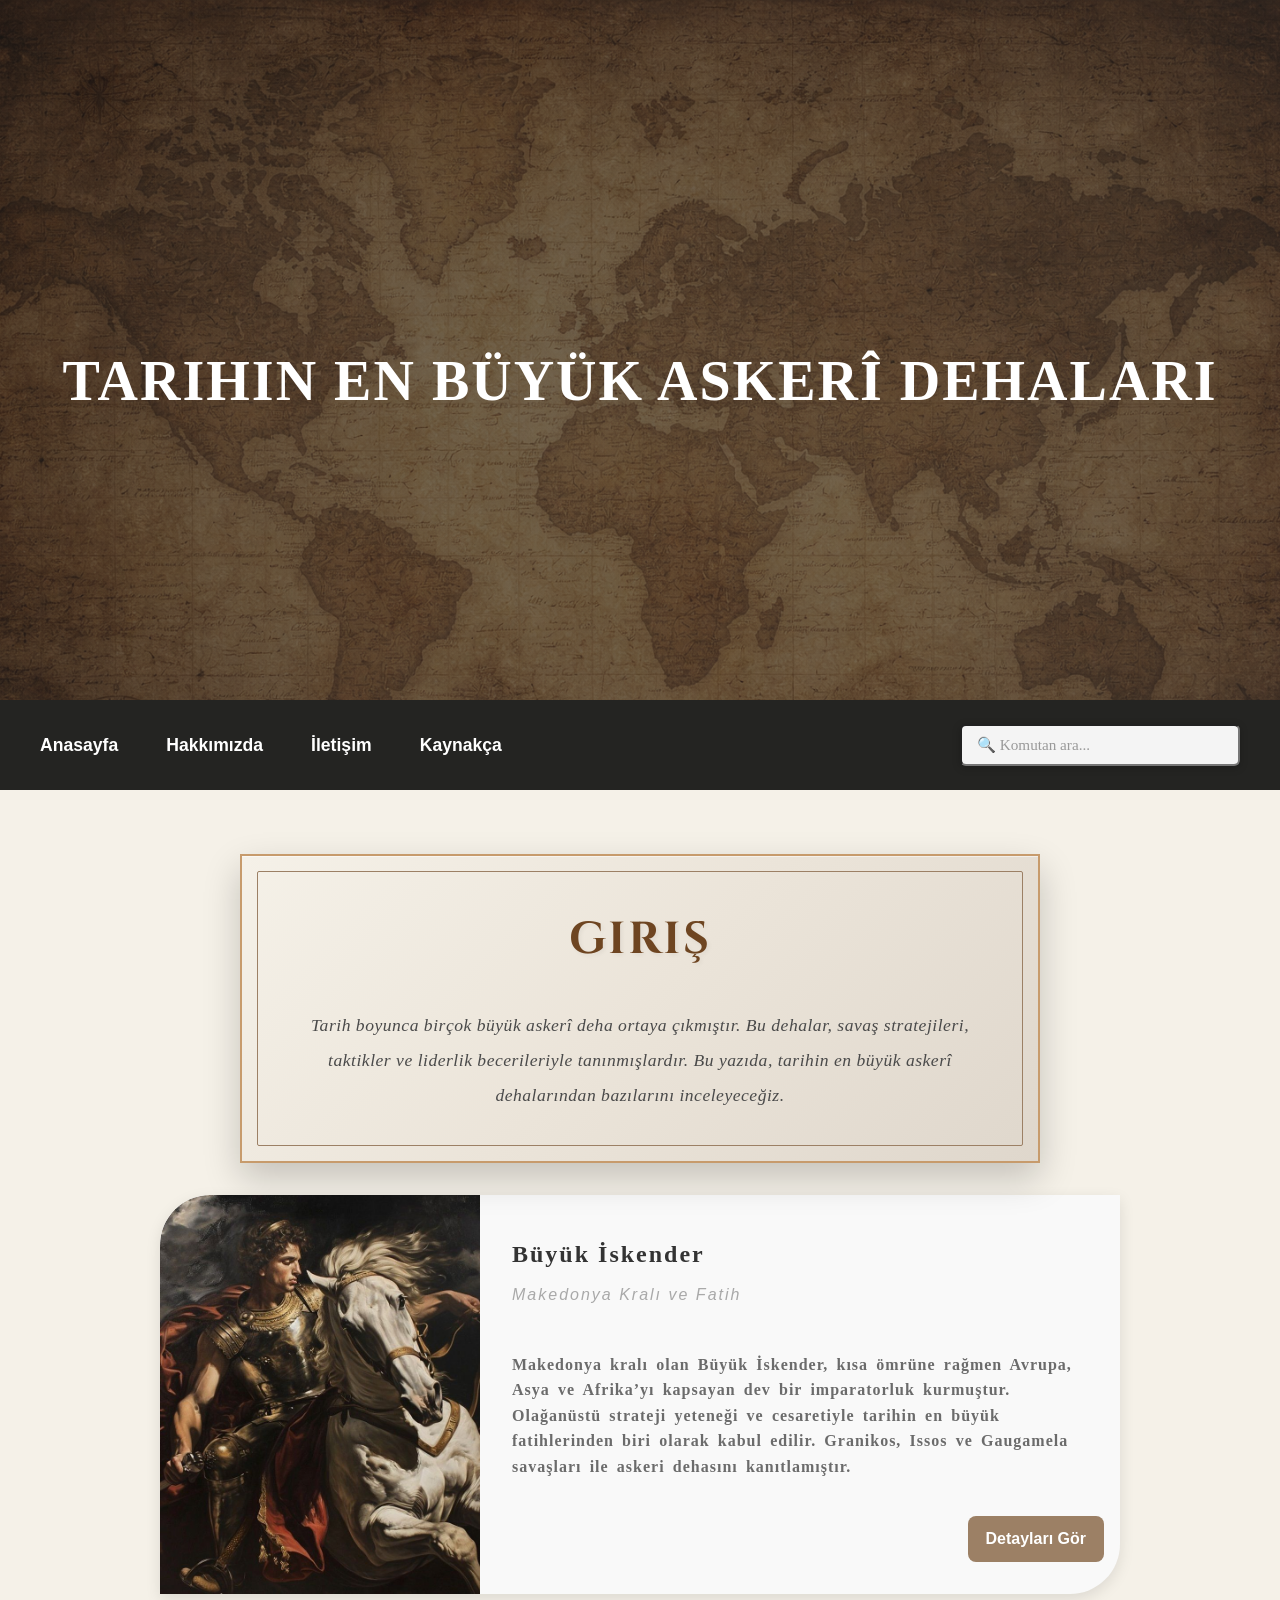
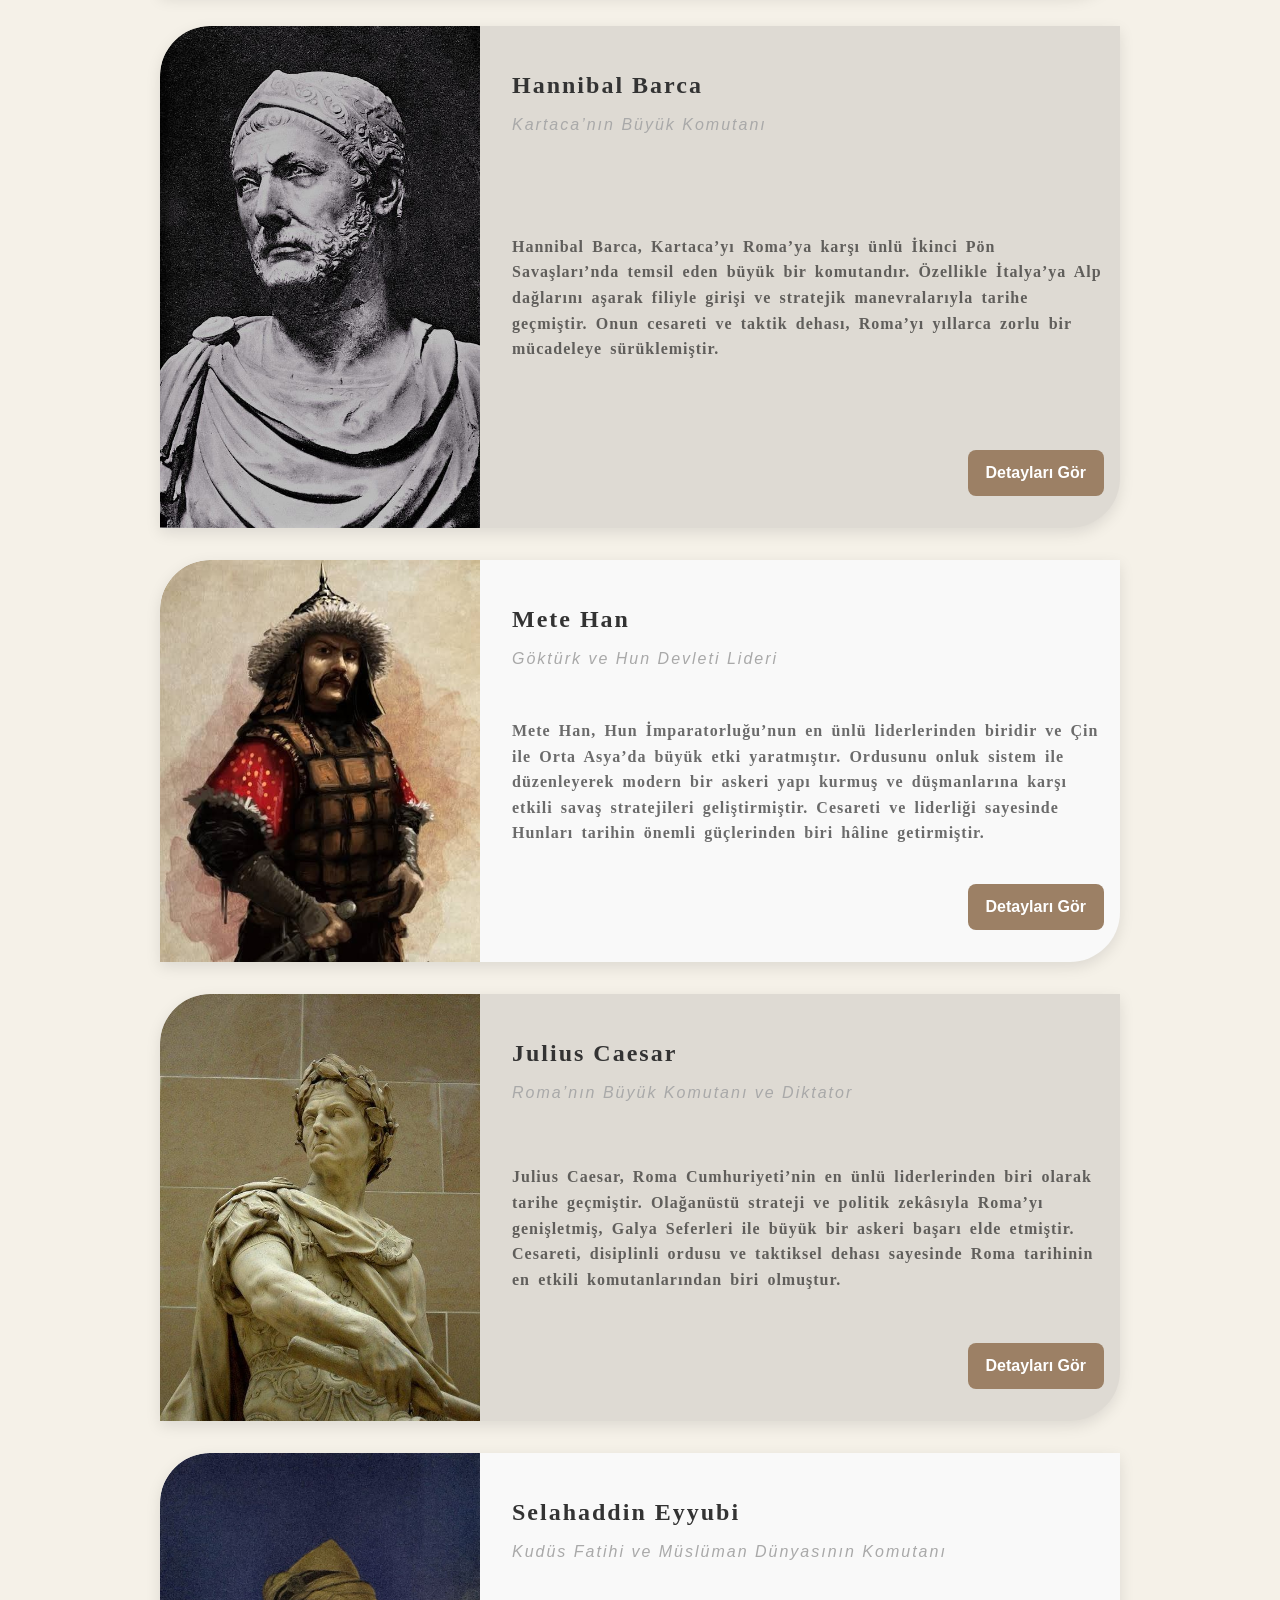
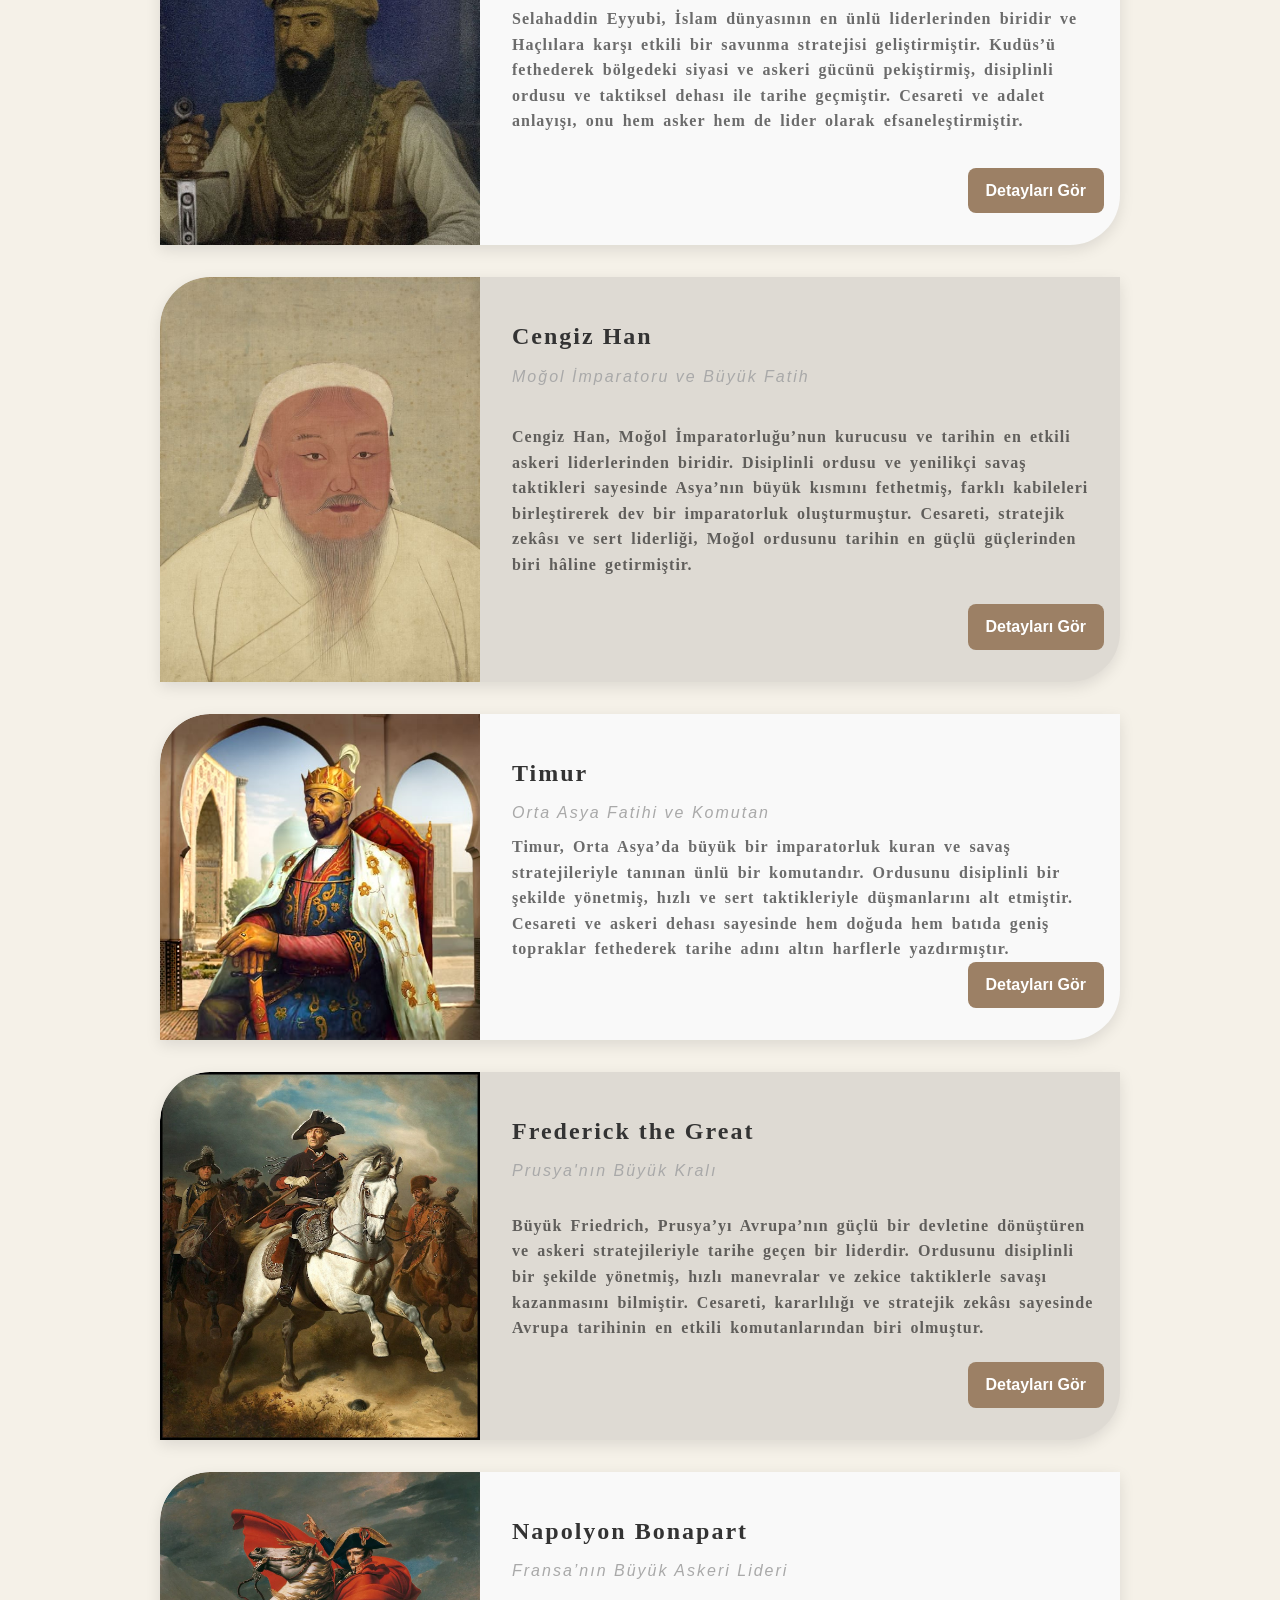
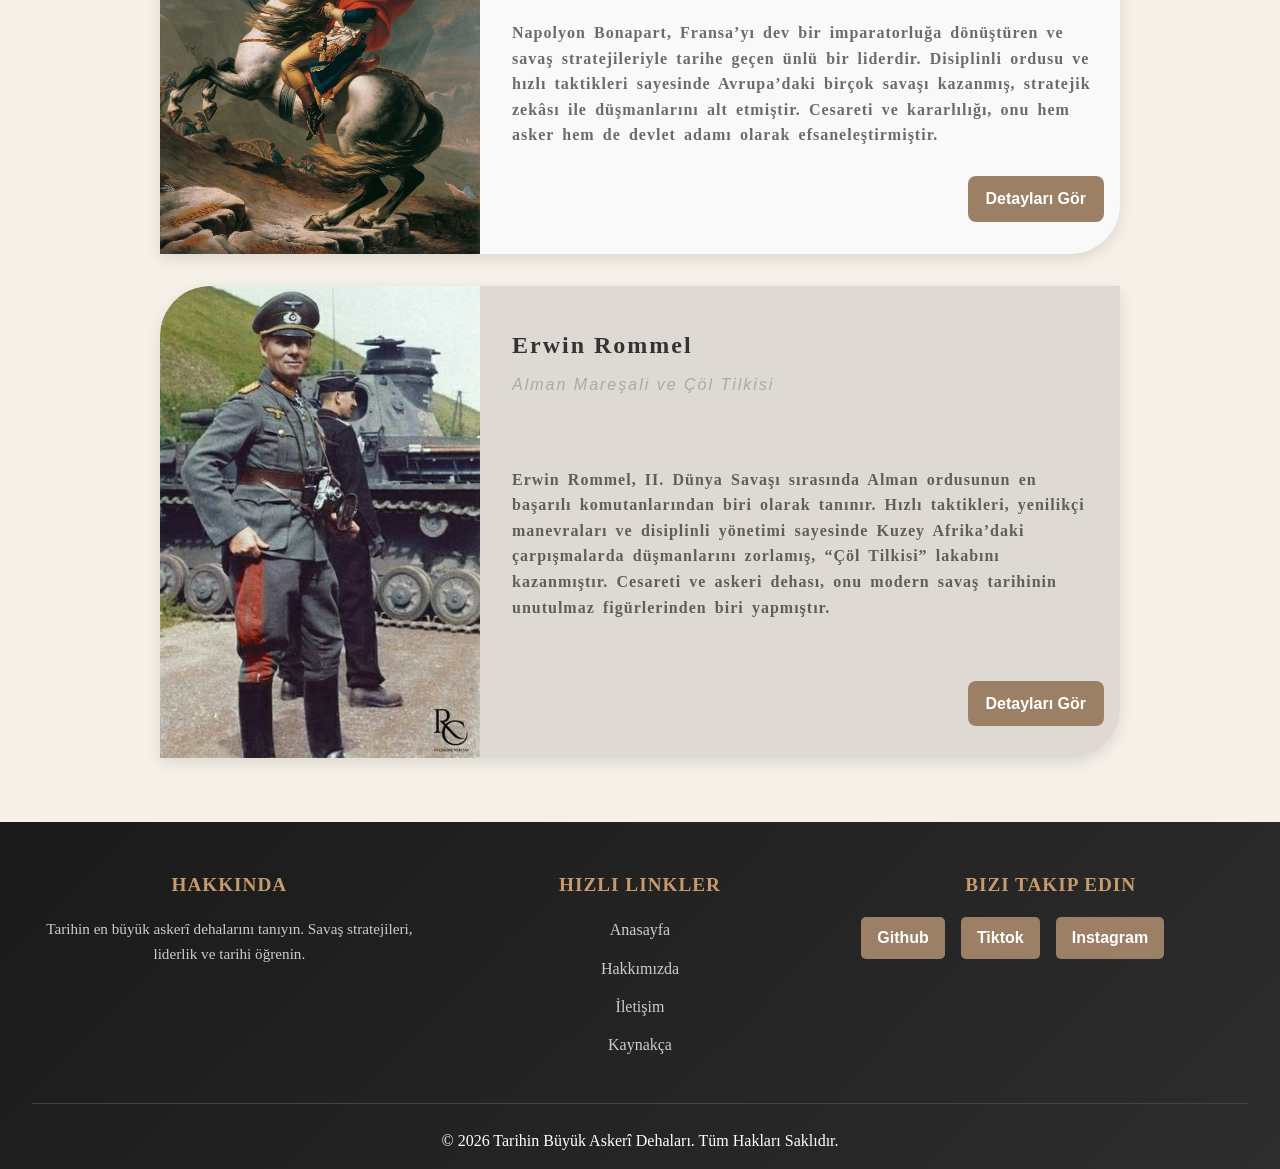
==== index.html @ 432406ca "yukleme" ====
<!DOCTYPE html>
<html lang="en">

<head>
    <meta charset="UTF-8">
    <meta name="viewport" content="width=device-width, initial-scale=1.0">
    <title>Savaşçılar</title>
    <link rel="stylesheet" href="css/stylemain.css">
    <link href="https://fonts.googleapis.com/css2?family=Cinzel&family=Merriweather&display=swap" rel="stylesheet">
</head>

<body>

    <header>
        <div class="container">
            <h1>Tarihin En Büyük Askerî Dehaları</h1>

        </div>
    </header>
    <nav class="navbar">
        <div class="navbar-content">
            <ul class="navbar-menu">
                <li><a href="#">Anasayfa</a></li>
                <li><a href="about.html">Hakkımızda</a></li>
                <li><a href="contact.html">İletişim</a></li>
                <li><a href="#">Kaynakça</a></li>
            </ul>


            <div class="search-container-navbar">
                <input type="text" id="searchInput" class="search-box-navbar" placeholder="🔍 Komutan ara...">
                <div id="searchResults-navbar" class="search-results-navbar"></div>
            </div>
        </div>
    </nav>
    <main>
        <div class="container">
            <div class="starter-article">
                <h2>Giriş</h2>
                <p class="starter-p">
                    Tarih boyunca birçok büyük askerî deha ortaya çıkmıştır.
                    Bu
                    dehalar, savaş stratejileri, taktikler ve liderlik
                    becerileriyle tanınmışlardır. Bu yazıda, tarihin en
                    büyük
                    askerî dehalarından bazılarını inceleyeceğiz.
                </p>
            </div>

            <div class="card">
                <div class="card-img"><img src="images/buyukiskender.jpg" alt></div>

                <div class="card-text">
                    <h3>Büyük İskender <span>Makedonya Kralı ve
                            Fatih</span></h3>

                    <p>Makedonya kralı olan Büyük İskender, kısa ömrüne
                        rağmen Avrupa, Asya ve Afrika’yı kapsayan dev bir
                        imparatorluk kurmuştur. Olağanüstü strateji yeteneği
                        ve cesaretiyle tarihin en büyük fatihlerinden biri
                        olarak kabul edilir. Granikos, Issos ve Gaugamela
                        savaşları ile askeri dehasını
                        kanıtlamıştır.</p>
                    <a href="alexander.html" class="detay-btn">Detayları
                        Gör</a>
                </div>
            </div>
            <div class="card">
                <div class="card-img"><img src="images/hannibalbarca.jpg" alt></div>

                <div class="card-text">
                    <h3>Hannibal Barca <span>Kartaca’nın Büyük
                            Komutanı</span></h3>
                    <p>Hannibal Barca, Kartaca’yı Roma’ya karşı ünlü İkinci
                        Pön Savaşları’nda temsil eden büyük bir komutandır.
                        Özellikle İtalya’ya Alp dağlarını aşarak filiyle
                        girişi ve stratejik manevralarıyla tarihe geçmiştir.
                        Onun cesareti ve taktik dehası, Roma’yı yıllarca
                        zorlu bir mücadeleye sürüklemiştir.</p>
                    <a href="Hannibal_Barca.html" class="detay-btn">Detayları
                        Gör</a>
                </div>
            </div>
            <div class="card">
                <div class="card-img"> <img src="images/metehan.jpg" alt></div>

                <div class="card-text">
                    <h3>Mete Han <span>Göktürk ve Hun Devleti
                            Lideri</span></h3>
                    <p>Mete Han, Hun İmparatorluğu’nun en ünlü liderlerinden
                        biridir ve Çin ile Orta Asya’da büyük etki
                        yaratmıştır. Ordusunu onluk sistem ile düzenleyerek
                        modern bir askeri yapı kurmuş ve düşmanlarına karşı
                        etkili savaş stratejileri geliştirmiştir. Cesareti
                        ve liderliği sayesinde Hunları tarihin önemli
                        güçlerinden biri hâline getirmiştir.</p>
                    <a href="Metehan.html" class="detay-btn">Detayları
                        Gör</a>
                </div>
            </div>
            <div class="card">
                <div class="card-img">
                    <img src="images/cesar.jpg" alt>
                </div>
                <div class="card-text">

                    <h3>Julius Caesar <span>Roma’nın Büyük Komutanı ve
                            Diktator</span></h3>
                    <p>Julius Caesar, Roma Cumhuriyeti’nin en ünlü
                        liderlerinden biri olarak tarihe geçmiştir.
                        Olağanüstü strateji ve politik zekâsıyla Roma’yı
                        genişletmiş, Galya Seferleri ile büyük bir askeri
                        başarı elde etmiştir. Cesareti, disiplinli ordusu ve
                        taktiksel dehası sayesinde Roma tarihinin en etkili
                        komutanlarından biri olmuştur.</p>
                    <a href="cesar.html" class="detay-btn">Detayları Gör</a>
                </div>
            </div>
            <div class="card">
                <div class="card-img">
                    <img src="images/selahaddineyyubi,.jpg" alt>
                </div>
                <div class="card-text">
                    <h3>Selahaddin Eyyubi <span>Kudüs Fatihi ve Müslüman
                            Dünyasının Komutanı</span></h3>
                    <p>Selahaddin Eyyubi, İslam dünyasının en ünlü
                        liderlerinden biridir ve Haçlılara karşı etkili bir
                        savunma stratejisi geliştirmiştir. Kudüs’ü
                        fethederek bölgedeki siyasi ve askeri gücünü
                        pekiştirmiş, disiplinli ordusu ve taktiksel dehası
                        ile tarihe geçmiştir. Cesareti ve adalet anlayışı,
                        onu hem asker hem de lider olarak
                        efsaneleştirmiştir.</p>
                    <a href="saladin.html" class="detay-btn">Detayları
                        Gör</a>
                </div>
            </div>
            <div class="card">
                <div class="card-img">
                    <img src="images/cengizhan.jpg" alt>
                </div>
                <div class="card-text">
                    <h3>Cengiz Han <span>Moğol İmparatoru ve Büyük
                            Fatih</span></h3>
                    <p>Cengiz Han, Moğol İmparatorluğu’nun kurucusu ve
                        tarihin en etkili askeri liderlerinden biridir.
                        Disiplinli ordusu ve yenilikçi savaş taktikleri
                        sayesinde Asya’nın büyük kısmını fethetmiş, farklı
                        kabileleri birleştirerek dev bir imparatorluk
                        oluşturmuştur. Cesareti, stratejik zekâsı ve sert
                        liderliği, Moğol ordusunu tarihin en güçlü
                        güçlerinden biri hâline getirmiştir.</p>
                    <a href="Cengizhan.html" class="detay-btn">Detayları Gör</a>
                </div>
            </div>
            <div class="card">
                <div class="card-img">
                    <img src="images/timur.jpg" alt>
                </div>
                <div class="card-text">
                    <h3>Timur <span> Orta Asya Fatihi ve Komutan</span></h3>
                    <p>Timur, Orta Asya’da büyük bir imparatorluk kuran ve
                        savaş stratejileriyle tanınan ünlü bir
                        komutandır. Ordusunu disiplinli bir şekilde
                        yönetmiş, hızlı ve sert taktikleriyle düşmanlarını
                        alt etmiştir. Cesareti ve askeri dehası sayesinde
                        hem doğuda hem batıda geniş topraklar
                        fethederek tarihe adını altın harflerle
                        yazdırmıştır.</p>
                    <a href="Timur.html" class="detay-btn">Detayları
                        Gör</a>
                </div>
            </div>
            <div class="card">
                <div class="card-img">
                    <img src="images/frederickthegreat.jpg" alt>
                </div>
                <div class="card-text">
                    <h3>Frederick the Great <span> Prusya'nın Büyük
                            Kralı</span></h3>
                    <p>Büyük Friedrich, Prusya’yı Avrupa’nın güçlü bir
                        devletine dönüştüren ve askeri stratejileriyle
                        tarihe geçen bir liderdir. Ordusunu disiplinli bir
                        şekilde yönetmiş, hızlı manevralar ve zekice
                        taktiklerle savaşı kazanmasını bilmiştir. Cesareti,
                        kararlılığı ve stratejik zekâsı sayesinde
                        Avrupa tarihinin en etkili komutanlarından biri
                        olmuştur.</p>
                    <a href="Frederick_the_Great.html" class="detay-btn">Detayları
                        Gör</a>
                </div>
            </div>
            <div class="card">
                <div class="card-img">
                    <img src="images/napolyon.jpg" alt>
                </div>
                <div class="card-text">
                    <h3>Napolyon Bonapart <span> Fransa’nın Büyük Askeri
                            Lideri</span></h3>
                    <p>Napolyon Bonapart, Fransa’yı dev bir imparatorluğa
                        dönüştüren ve savaş stratejileriyle tarihe
                        geçen ünlü bir liderdir. Disiplinli ordusu ve hızlı
                        taktikleri sayesinde Avrupa’daki birçok
                        savaşı kazanmış, stratejik zekâsı ile düşmanlarını
                        alt etmiştir. Cesareti ve kararlılığı, onu
                        hem asker hem de devlet adamı olarak
                        efsaneleştirmiştir.</p> <a href="Napolyon_Bonapart.html" class="detay-btn">Detayları
                        Gör</a>
                </div>
            </div>
            <div class="card">
                <div class="card-img">
                    <img src="images/ervinrommel.jpg" alt>
                </div>
                <div class="card-text">
                    <h3>Erwin Rommel <span> Alman Mareşali ve Çöl
                            Tilkisi</span></h3>
                    <p>Erwin Rommel, II. Dünya Savaşı sırasında Alman
                        ordusunun en başarılı komutanlarından biri olarak
                        tanınır. Hızlı taktikleri, yenilikçi manevraları ve
                        disiplinli yönetimi sayesinde Kuzey
                        Afrika’daki çarpışmalarda düşmanlarını zorlamış,
                        “Çöl Tilkisi” lakabını kazanmıştır. Cesareti ve
                        askeri dehası, onu modern savaş tarihinin unutulmaz
                        figürlerinden biri yapmıştır.</p>

                    <a href="Erwin_Rommel.html" class="detay-btn">Detayları
                        Gör</a>
                </div>
            </div>

        </div>
        </div>
    </main>
    <footer>
        <div class="footer-container">

            <div class="footer-section">
                <h3>Hakkında</h3>
                <p>Tarihin en büyük askerî dehalarını tanıyın. Savaş stratejileri, liderlik ve tarihi öğrenin.</p>
            </div>


            <div class="footer-section">
                <h3>Hızlı Linkler</h3>
                <ul>
                    <li><a href="index.html">Anasayfa</a></li>
                    <li><a href="#">Hakkımızda</a></li>
                    <li><a href="#">İletişim</a></li>
                    <li><a href="#">Kaynakça</a></li>
                </ul>
            </div>


            <div class="footer-section">
                <h3>Bizi Takip Edin</h3>
                <div class="social-links">
                    <a href="https://github.com/rullyz-f" class="social-icon">Github</a>
                    <a href="https://www.tiktok.com/@hamzzatahirr_?lang=tr-TR" class="social-icon">Tiktok</a>
                    <a href="https://www.instagram.com/hamzzatahirr_/" class="social-icon">Instagram</a>
                </div>
            </div>
        </div>


        <div class="footer-bottom">
            <p>&copy; 2026 Tarihin Büyük Askerî Dehaları. Tüm Hakları Saklıdır.</p>
        </div>
    </footer>
    <button id="backToTopBtn" class="back-to-top">
        ⬆️
    </button>

    <script>

        const backToTopBtn = document.getElementById('backToTopBtn');

        window.addEventListener('scroll', function () {
            if (window.pageYOffset > 300) {
                backToTopBtn.classList.add('show');
            } else {
                backToTopBtn.classList.remove('show');
            }
        });


        backToTopBtn.addEventListener('click', function () {
            window.scrollTo({
                top: 0,
                behavior: 'smooth'
            });
        });
    </script>
    <script>

        const characters = [
            {
                name: "Büyük İskender",
                subtitle: "Makedonya Kralı ve Fatih",
                link: "alexander.html",
                image: "images/buyukiskender.jpg"
            },
            {
                name: "Hannibal Barca",
                subtitle: "Kartaca'nın Büyük Komutanı",
                link: "Hannibal_Barca.html",
                image: "images/hannibalbarca.jpg"
            },
            {
                name: "Mete Han",
                subtitle: "Göktürk ve Hun Devleti Lideri",
                link: "Metehan.html",
                image: "images/metehan.jpg"
            },
            {
                name: "Julius Caesar",
                subtitle: "Roma'nın Büyük Komutanı",
                link: "cesar.html",
                image: "images/cesar.jpg"
            },
            {
                name: "Selahaddin Eyyubi",
                subtitle: "Kudüs Fatihi",
                link: "saladin.html",
                image: "images/selahaddineyyubi,.jpg"
            },
            {
                name: "Cengiz Han",
                subtitle: "Moğol İmparatoru",
                link: "Cengizhan.html",
                image: "images/cengizhan.jpg"
            },
            {
                name: "Timur",
                subtitle: "Orta Asya Fatihi",
                link: "Timur.html",
                image: "images/timur.jpg"
            },
            {
                name: "Frederick the Great",
                subtitle: "Prusya'nın Büyük Kralı",
                link: "Frederick_the_Great.html",
                image: "images/frederickthegreat.jpg"
            },
            {
                name: "Napolyon Bonapart",
                subtitle: "Fransa'nın Büyük Askeri Lideri",
                link: "Napolyon_Bonapart.html",
                image: "images/napolyon.jpg"
            },
            {
                name: "Erwin Rommel",
                subtitle: "Alman Mareşali",
                link: "Erwin_Rommel.html",
                image: "images/ervinrommel.jpg"
            }
        ];


        const searchInput = document.getElementById('searchInput');
        const searchResults = document.getElementById('searchResults-navbar');

        searchInput.addEventListener('input', function () {
            const query = this.value.toLowerCase().trim();


            if (query.length === 0) {
                searchResults.classList.remove('active');
                return;
            }


            const filtered = characters.filter(char =>
                char.name.toLowerCase().includes(query) ||
                char.subtitle.toLowerCase().includes(query)
            );


            if (filtered.length > 0) {
                searchResults.innerHTML = filtered.map(char => `
            <a href="${char.link}" class="search-result-item-navbar">
                <img src="${char.image}" alt="${char.name}" class="search-result-thumbnail-navbar">
                <div>
                    <strong>${char.name}</strong>
                    <small>${char.subtitle}</small>
                </div>
            </a>
        `).join('');
                searchResults.classList.add('active');
            } else {
                searchResults.innerHTML = '<div class="search-no-results-navbar">Sonuç bulunamadı</div>';
                searchResults.classList.add('active');
            }
        });


        document.addEventListener('click', function (e) {
            if (!e.target.closest('.search-container-navbar')) {
                searchResults.classList.remove('active');
            }
        });


        searchInput.addEventListener('keypress', function (e) {
            if (e.key === 'Enter') {
                const firstResult = searchResults.querySelector('.search-result-item-navbar');
                if (firstResult) {
                    firstResult.click();
                }
            }
        });
    </script>

</body>

</html>
---- css/stylemain.css ----
* {
    box-sizing: border-box;
    padding: 0;
    margin: 0;
    font-family: sans-serif;
}

:root {
    --koyu-arkaplan: #1a1a1a;
    --koyu-arkaplan2: #2d2d2d;
    --parsomen: #f5f1e8;
    --altin-sarisi: #9c8065;
    --koyu-altin-sarisi: #6e4521;
    --yazi: #333333;
}

h1,
h2,
h3 {
    font-family: 'Playfair Display', serif;
    color: var(--yazi);
    font-weight: 700;
    letter-spacing: 1px;
}

p {
    font-family: 'Source Serif Pro', serif;
    color: var(--yazi);
    font-weight: 400;

}

ul {
    font-family: 'Libre Baskerville', serif;
    color: var(--yazi);
    font-weight: 500;
}

html {
    font-size: 16px;
}

body {

    font-family: 'Libre Baskerville', serif;
    line-height: 1.6;
    background: var(--parsomen);
    color: var(--yazi);

}


.container {
    width: 60rem;
    margin: auto;
}

h1 {
    margin-top: 4rem;
    margin-bottom: 2rem;
    padding: .5rem;
}

header {
    background: linear-gradient(135deg, rgba(26, 26, 26, 0.6), rgba(45, 45, 45, 0.6)),
        url(../images/worldmap.png);
    color: white;
    text-align: center;
    margin-bottom: 0;
    background-repeat: no-repeat;
    background-position: center 50%;
    background-size: cover;
    background-attachment: fixed;
    min-height: 700px;
    display: flex;
    flex-direction: column;
    align-items: center;
    justify-content: center;
    padding: 2rem 1rem
}

header .container {
    display: flex;
    flex-direction: column;
    align-items: center;
    gap: 0;
    width: 100%;
}

header h1 {
    font-size: 3.5rem;
    font-weight: bold;
    margin-bottom: 0;
    text-align: center;
    color: white;
    text-transform: uppercase;
    letter-spacing: 2px;
}

header h1 span {
    display: block;
    font-size: 1.3rem;
    font-weight: normal;
    margin-top: 1rem;
    color: #c79b6c;
    text-transform: uppercase;
    letter-spacing: 1px;
}

.navbar {
    display: flex;
    align-items: center;
    justify-content: center;
    width: 100%;
    background-color: rgba(0, 0, 0, 0.85);
    padding: 1.5rem 2rem;
    margin-bottom: 4rem;
}

.navbar-content {
    display: flex;
    align-items: center;
    justify-content: space-between;
    width: 100%;
    max-width: 1200px;
    gap: 2rem;
}

.navbar-menu {
    gap: 3rem;
    display: flex;
    list-style: none;
    padding: 0;
    font-weight: bold;
}

.navbar a {
    text-decoration: none;
    color: white;
    font-size: 1.1rem;
    padding: 8px 0;
    transition: 0.3s;
}

.navbar a:hover {
    color: #9c8065;
    border-bottom: 2px solid #9c8065;
}


.search-container-navbar {
    position: relative;
    width: 280px;
}

.search-box-navbar {
    width: 100%;
    padding: 10px 15px;
    font-size: 0.95rem;

    border-radius: 6px;
    background-color: rgba(255, 255, 255, 0.95);
    color: #333;
    font-family: 'Source Serif Pro', serif;
    transition: all 0.3s ease;
    box-shadow: 0 2px 8px rgba(0, 0, 0, 0.2);
}

.search-box-navbar:focus {
    outline: none;
    background-color: white;
    box-shadow: 0 0 12px rgba(156, 128, 101, 0.6);
    border-color: #6e4521;
}

.search-box-navbar::placeholder {
    color: #999;
}

.search-results-navbar {
    position: absolute;
    top: 100%;
    left: 0;
    right: 0;
    background-color: white;
    border: 1px solid #ddd;
    border-top: none;
    border-radius: 0 0 6px 6px;
    max-height: 350px;
    overflow-y: auto;
    display: none;
    box-shadow: 0 4px 15px rgba(0, 0, 0, 0.2);
    z-index: 1000;
    margin-top: -2px;
}

.search-results-navbar.active {
    display: block;
}

.search-result-item-navbar {
    padding: 12px 15px;
    cursor: pointer;
    border-bottom: 1px solid #eee;
    transition: all 0.2s ease;
    display: flex;
    align-items: center;
    gap: 10px;
    text-decoration: none;
    color: inherit;
}

.search-result-item-navbar:hover {
    background-color: #f5f1e8;
    padding-left: 20px;
}

.search-result-item-navbar:last-child {
    border-bottom: none;
}

.search-result-item-navbar strong {
    color: #6e4521;
    font-family: 'Playfair Display', serif;
    font-size: 0.95rem;
}

.search-result-item-navbar small {
    color: #999;
    font-size: 0.8rem;
    display: block;
}

.search-result-thumbnail-navbar {
    width: 35px;
    height: 35px;
    border-radius: 50%;
    object-fit: cover;
    border: 2px solid #9c8065;
}

.search-no-results-navbar {
    padding: 15px;
    text-align: center;
    color: #999;
    font-size: 0.9rem;
}




.starter-article {
    position: relative;
    width: 100%;
    max-width: 50rem;
    margin: 4rem auto 2rem;
    padding: 3rem;
    background: linear-gradient(135deg, #f5f1e8 0%, #ebe4d9 50%, #dfd7cc 100%);
    border-radius: 0;
    box-shadow:
        0 15px 35px rgba(0, 0, 0, 0.2),
        inset 0 1px 0 rgba(255, 255, 255, 0.5);
    border: 2px solid #c79b6c;
    transition: all 0.5s ease;
    transform: perspective(1000px) rotateX(0deg);
}

.starter-article::before {
    content: "";
    position: absolute;
    inset: 15px;
    border: 1px solid #9c8065;
    border-radius: 2px;
    pointer-events: none;
}

.starter-article:hover {
    box-shadow:
        0 25px 50px rgba(0, 0, 0, 0.3),
        inset 0 1px 0 rgba(255, 255, 255, 0.8);
    transform: perspective(1000px) rotateX(2deg) translateY(-8px);
}

.starter-article * {
    position: relative;
    z-index: 2;
}

.starter-article h2 {
    font-size: 2.8rem;
    margin-bottom: 2rem;
    text-align: center;
    color: #6e4521;
    font-family: 'Cinzel', serif;
    text-transform: uppercase;
    letter-spacing: 3px;
    font-weight: 700;
    text-shadow: 2px 2px 4px rgba(0, 0, 0, 0.05);
}

.starter-article p {
    font-size: 1.1rem;
    line-height: 2;
    text-align: center;
    color: #4a4a4a;
    font-style: italic;
    font-weight: 500;
    letter-spacing: 0.5px;
}



.card {
    display: flex;
    gap: 1rem;
    margin-bottom: 2rem;
    border-top-left-radius: 50px;
    border-bottom-right-radius: 50px;

    overflow: hidden;

    background: white;

    transition: transform .3s ease;

    box-shadow: 0 5px 15px rgba(0, 0, 0, 0.1);
    /* display: flex;
    gap: 1rem;
    margin-bottom: 2rem;
    border: 1px solid rgb(212, 212, 212);
   
    background-color: white;
    transition: all 0.3s ease;
    background: white;
    border-color: var(--altin-sarisi);
    cursor: pointer;
    box-shadow: 0 4px 12px rgba(0, 0, 0, 0.1); */

}


.card:hover {
    transform: translateY(-8px);

    /* box-shadow: 0 15px 30px rgba(0, 0, 0, 0.2); */

    border-color: var(--koyu-altin-sarisi);

}

.card-img {
    flex: 0 0 19rem;
    border-top-left-radius: inherit;
    overflow: hidden;
    height: auto;
    min-width: 20rem;
    transition: transform 1s ease;
}



.card-img img {
    width: 100%;
    height: 100%;
    object-fit: cover;
    display: block;
    transition: transform .5s ease;
}

.card:hover img {
    transform: scale(1.05);
}

.card h3 {
    font-size: 1.5rem;
    margin-bottom: 0;

    margin-top: 0.5rem;

    letter-spacing: 2px;
    transition: color 0.3s ease;
}

.card:hover .card-text h3 {
    color: var(--koyu-altin-sarisi);

}

.card h3 span {
    display: block;
    font-style: italic;
    color: #a9a9a9;

    font-weight: normal;
    font-size: 1rem;
    margin-bottom: 0.5rem;
    margin-top: 0.5rem;

    font-style: italic;

}





.card:nth-child(odd) {
    background-color: #83828234;

}

.card:nth-child(even) {
    background-color: #f9f9f9;

}




.card-text {
    flex: 1;
    padding: 2rem 1rem;
    display: flex;
    flex-direction: column;
    justify-content: space-between;
}

.card-text h3 {
    transition: color 0.3s ease;
}

.card:hover .card-text h3 {
    color: var(--koyu-altin-sarisi);

}

.card-text p {
    color: #00000091;
    letter-spacing: 1px;
    word-spacing: .2rem;
    font-weight: bold;
    transition: color 0.3s ease;
}

.card:hover .card-text p {
    color: #000000;

}

.detay-btn {
    background: #9c8065;
    color: white;
    display: inline-block;
    padding: 10px 18px;

    border-radius: 8px;
    text-decoration: none;
    font-weight: bold;
    margin-left: auto;
    transition: all .3s ease;
    /* 
    padding: 10px 20px;
    background-color: var(--altin-sarisi);
    color: white;
    
    border-radius: 10px;
    margin-top: 1rem;
    font-weight: bold;
    transition: background-color 0.3s ease;
    display: block;
    width: fit-content;
  
    margin-top: 1rem;
    transition: all .5s ease; */
}

.detay-btn:hover {
    background-color: var(--koyu-altin-sarisi);
    transform: scale(1.05);
    box-shadow: 0 4px 12px rgba(0, 0, 0, 0.1);

}

footer {
    text-align: center;
    padding: 2rem;
    background: #1a1a1a;
    margin-top: 4rem;


}

footer {
    background: linear-gradient(135deg, #1a1a1a 0%, #2d2d2d 100%);
    color: white;
    padding: 3rem 2rem 1rem;
    margin-top: 4rem;
}

.footer-container {
    max-width: 1200px;
    margin: 0 auto;
    display: grid;
    grid-template-columns: 1fr 1fr 1fr;
    gap: 2rem;
    margin-bottom: 2rem;
}

.footer-section h3 {
    color: #c79b6c;
    margin-bottom: 1rem;
    font-size: 1.2rem;
    text-transform: uppercase;
    letter-spacing: 1px;
}

.footer-section p {
    color: #ccc;
    line-height: 1.6;
    font-size: 0.95rem;
}

.footer-section ul {
    list-style: none;
    padding: 0;
}

.footer-section ul li {
    margin-bottom: 0.8rem;
}

.footer-section ul li a {
    color: #ccc;
    text-decoration: none;
    transition: color 0.3s ease;
    font-family: 'Libre Baskerville', serif;
}

.footer-section ul li a:hover {
    color: #9c8065;
    padding-left: 5px;
}

.social-links {
    display: flex;
    gap: 1rem;
    flex-wrap: wrap;
}

.social-icon {
    display: inline-block;
    padding: 0.5rem 1rem;
    background-color: #9c8065;
    color: white;
    border-radius: 5px;
    text-decoration: none;
    transition: all 0.3s ease;
    font-weight: bold;
}

.social-icon:hover {
    background-color: #6e4521;
    transform: translateY(-3px);
}

.footer-bottom {
    text-align: center;
    padding-top: 1.5rem;
    border-top: 1px solid #444;
    color: #999;
}

footer p {
    color: white;
    transition: all .4s ease;
}

footer p:hover {
    color: var(--altin-sarisi);
}

.back-to-top {
    position: fixed;
    bottom: 30px;
    right: 30px;
    width: 50px;
    height: 50px;
    background-color: #9c8065;
    color: white;
    border: none;
    border-radius: 50%;
    font-size: 1.5rem;
    cursor: pointer;
    display: none;
    align-items: center;
    justify-content: center;
    box-shadow: 0 4px 12px rgba(0, 0, 0, 0.3);
    transition: all 0.3s ease;
    z-index: 999;
}

.back-to-top.show {
    display: flex;
}

.back-to-top:hover {
    background-color: #6e4521;
    transform: translateY(-5px);
    box-shadow: 0 6px 20px rgba(0, 0, 0, 0.4);
}

.back-to-top:active {
    transform: translateY(-2px);
}

.about-section {
    background: white;
    padding: 3rem;
    border-radius: 12px;
    margin-top: 3rem;
    box-shadow: 0 5px 15px rgba(0, 0, 0, 0.1);
    border-left: 5px solid #9c8065;
}

.about-section h2 {
    color: #6e4521;
    font-size: 2.2rem;
    margin-bottom: 1.5rem;
    text-transform: uppercase;
    letter-spacing: 1px;
}

.about-section p {
    color: #555;
    font-size: 1.05rem;
    line-height: 1.8;
    margin-bottom: 1.5rem;
    text-align: justify;
}

/* MISYON & VİZYON */
.mission-section {
    display: grid;
    grid-template-columns: 1fr 1fr;
    gap: 2rem;
    margin: 3rem 0;
}

.mission-item {
    background: linear-gradient(135deg, #f5f1e8 0%, #ebe4d9 100%);
    padding: 2rem;
    border-radius: 12px;
    border: 2px solid #c79b6c;
    transition: all 0.3s ease;
}

.mission-item:hover {
    transform: translateY(-8px);
    box-shadow: 0 8px 20px rgba(0, 0, 0, 0.15);
}

.mission-item h3 {
    color: #6e4521;
    font-size: 1.5rem;
    margin-bottom: 1rem;
    font-family: 'Playfair Display', serif;
}

.mission-item p {
    color: #555;
    font-size: 0.95rem;
    line-height: 1.7;
}

/* KARATERLERİN INTF */
.characters-intro {
    margin: 4rem 0;
}

.characters-intro h2 {
    color: #6e4521;
    font-size: 2.2rem;
    text-align: center;
    margin-bottom: 2rem;
    text-transform: uppercase;
    letter-spacing: 1px;
}

.characters-grid {
    display: grid;
    grid-template-columns: repeat(auto-fit, minmax(300px, 1fr));
    gap: 2rem;
}

.char-card {
    background: white;
    border-radius: 12px;
    overflow: hidden;
    box-shadow: 0 4px 12px rgba(0, 0, 0, 0.1);
    transition: all 0.3s ease;
    border: 2px solid transparent;
}

.char-card:hover {
    transform: translateY(-8px);
    box-shadow: 0 10px 25px rgba(0, 0, 0, 0.15);
    border-color: #9c8065;
}

.char-card img {
    width: 100%;
    height: 250px;
    object-fit: cover;
    transition: transform 0.3s ease;
}

.char-card:hover img {
    transform: scale(1.05);
}

.char-card h4 {
    color: #6e4521;
    font-size: 1.3rem;
    padding: 1rem 1rem 0;
    margin: 0;
    font-family: 'Playfair Display', serif;
}

.char-card p {
    padding: 0 1rem;
    margin: 0.5rem 0;
    font-size: 0.9rem;
}

.char-card p:first-of-type {
    color: #999;
    font-size: 0.85rem;
    font-weight: bold;
}

.char-desc {
    color: #666 !important;
    font-size: 0.95rem !important;
    line-height: 1.5;
    padding-bottom: 1rem !important;
}

.char-link {
    display: block;
    padding: 1rem;
    background-color: #f5f1e8;
    color: #6e4521;
    text-decoration: none;
    text-align: center;
    font-weight: bold;
    transition: all 0.3s ease;
    border-top: 1px solid #e0e0e0;
}

.char-link:hover {
    background-color: #9c8065;
    color: white;
}

/* NEDEN BU PROJE */
.why-section {
    margin: 4rem 0;
    background: linear-gradient(135deg, #f5f1e8 0%, #ebe4d9 100%);
    padding: 3rem;
    border-radius: 12px;
}

.why-section h2 {
    text-align: center;
    color: #6e4521;
    font-size: 2.2rem;
    margin-bottom: 2rem;
    text-transform: uppercase;
    letter-spacing: 1px;
}

.why-content {
    display: grid;
    grid-template-columns: repeat(auto-fit, minmax(250px, 1fr));
    gap: 2rem;
}

.why-item {
    background: white;
    padding: 1.5rem;
    border-radius: 10px;
    box-shadow: 0 3px 10px rgba(0, 0, 0, 0.1);
    transition: all 0.3s ease;
}

.why-item:hover {
    transform: translateY(-5px);
    box-shadow: 0 6px 15px rgba(0, 0, 0, 0.15);
}

.why-item h3 {
    color: #6e4521;
    font-size: 1.2rem;
    margin-bottom: 0.8rem;
    font-family: 'Playfair Display', serif;
}

.why-item p {
    color: #666;
    font-size: 0.95rem;
    line-height: 1.6;
    margin: 0;
}

/* İLETİŞİM CTA */
.contact-cta {
    background: linear-gradient(135deg, #9c8065 0%, #6e4521 100%);
    color: white;
    padding: 3rem;
    border-radius: 12px;
    text-align: center;
    margin: 4rem 0;
}

.contact-cta h2 {
    color: white;
    font-size: 2.2rem;
    margin-bottom: 1rem;
    text-transform: uppercase;
    letter-spacing: 1px;
}

.contact-cta p {
    color: rgba(255, 255, 255, 0.9);
    font-size: 1.1rem;
    margin-bottom: 2rem;
}

.cta-button {
    display: inline-block;
    background-color: white;
    color: #6e4521;
    padding: 12px 30px;
    border-radius: 8px;
    text-decoration: none;
    font-weight: bold;
    transition: all 0.3s ease;
    font-size: 1rem;
}

.cta-button:hover {
    background-color: #f5f1e8;
    transform: translateY(-3px);
    box-shadow: 0 4px 12px rgba(0, 0, 0, 0.2);
}

.navbar-simple {
    display: flex;
    align-items: center;
    justify-content: center;
    width: 100%;
    background-color: rgba(0, 0, 0, 0.85);
    padding: 1.5rem 0;
    margin-bottom: 4rem;
}

.navbar-center {
    display: flex;
    justify-content: center;
    width: 100%;
    max-width: 1200px;
}

.navbar-simple ul {
    display: flex;
    list-style: none;
    padding: 0;
    margin: 0;
    gap: 3rem;
    justify-content: center;
}

.navbar-simple li {
    margin: 0;
    padding: 0;
}

.navbar-simple a {
    text-decoration: none;
    color: white;
    font-size: 1.1rem;
    padding: 8px 0;
    transition: 0.3s;
    font-family: 'Libre Baskerville', serif;
    font-weight: bold;
    display: block;
}

.navbar-simple a:hover {
    color: #9c8065;
    border-bottom: 2px solid #9c8065;
}

.contact-header {
    text-align: center;
    margin: 3rem 0 4rem;
}

.contact-header h2 {
    color: #6e4521;
    font-size: 2.5rem;
    margin-bottom: 1rem;
    text-transform: uppercase;
    letter-spacing: 1px;
    font-family: 'Playfair Display', serif;
}

.contact-header p {
    color: #666;
    font-size: 1.1rem;
    max-width: 600px;
    margin: 0 auto;
    font-family: 'Source Serif Pro', serif;
}

/* İLETİŞİM WRAPPER */
.contact-wrapper {
    display: grid;
    grid-template-columns: 2fr 1fr;
    gap: 3rem;
    margin-bottom: 4rem;
}

/* FORM */
.contact-form-section {
    background: white;
    padding: 2.5rem;
    border-radius: 12px;
    box-shadow: 0 5px 15px rgba(0, 0, 0, 0.1);
    border-left: 5px solid #9c8065;
}

.contact-form {
    display: flex;
    flex-direction: column;
    gap: 1.5rem;
}

.form-group {
    display: flex;
    flex-direction: column;
}

.form-group label {
    color: #6e4521;
    font-weight: bold;
    margin-bottom: 0.5rem;
    font-family: 'Playfair Display', serif;
    font-size: 1rem;
}

.form-group input,
.form-group textarea {
    padding: 12px 15px;
    border: 2px solid #ddd;
    border-radius: 8px;
    font-family: 'Source Serif Pro', serif;
    font-size: 0.95rem;
    color: #333;
    transition: all 0.3s ease;
    background-color: #fafafa;
}

.form-group input:focus,
.form-group textarea:focus {
    outline: none;
    border-color: #9c8065;
    background-color: white;
    box-shadow: 0 0 10px rgba(156, 128, 101, 0.2);
}

.form-group textarea {
    resize: vertical;
    min-height: 120px;
}

.submit-btn {
    padding: 14px 30px;
    background: linear-gradient(135deg, #9c8065 0%, #6e4521 100%);
    color: white;
    border: none;
    border-radius: 8px;
    font-size: 1.1rem;
    font-weight: bold;
    cursor: pointer;
    transition: all 0.3s ease;
    font-family: 'Playfair Display', serif;
    text-transform: uppercase;
    letter-spacing: 1px;
    margin-top: 1rem;
}

.submit-btn:hover {
    transform: translateY(-3px);
    box-shadow: 0 6px 20px rgba(0, 0, 0, 0.2);
}

.submit-btn:active {
    transform: translateY(-1px);
}

/* BAŞARI MESAJI */
.success-message {
    background: linear-gradient(135deg, #4caf50 0%, #45a049 100%);
    color: white;
    padding: 2rem;
    border-radius: 12px;
    text-align: center;
    box-shadow: 0 5px 15px rgba(0, 0, 0, 0.1);
}

.success-message h3 {
    color: white;
    font-size: 1.5rem;
    margin-bottom: 0.5rem;
    font-family: 'Playfair Display', serif;
}

.success-message p {
    color: rgba(255, 255, 255, 0.95);
    font-size: 1rem;
    margin: 0;
    font-family: 'Source Serif Pro', serif;
}

/* İLETİŞİM BİLGİLERİ */
.contact-info {
    background: linear-gradient(135deg, #f5f1e8 0%, #ebe4d9 100%);
    padding: 2.5rem;
    border-radius: 12px;
    border: 2px solid #c79b6c;
    height: fit-content;
}

.contact-info h3 {
    color: #6e4521;
    font-size: 1.5rem;
    margin-bottom: 1.5rem;
    font-family: 'Playfair Display', serif;
    text-transform: uppercase;
    letter-spacing: 1px;
}

.info-item {
    margin-bottom: 1.5rem;
    padding-bottom: 1.5rem;
    border-bottom: 1px solid #ddd;
}

.info-item:last-of-type {
    border-bottom: none;
    margin-bottom: 0;
    padding-bottom: 0;
}

.info-item h4 {
    color: #6e4521;
    font-size: 1.1rem;
    margin-bottom: 0.5rem;
    font-family: 'Playfair Display', serif;
}

.info-item p {
    color: #666;
    font-size: 0.95rem;
    margin: 0;
    line-height: 1.6;
    font-family: 'Source Serif Pro', serif;
}

.info-item a {
    color: #9c8065;
    text-decoration: none;
    transition: color 0.3s ease;
}

.info-item a:hover {
    color: #6e4521;
    text-decoration: underline;
}

.social-info {
    margin-top: 1.5rem;
    padding-top: 1.5rem;
    border-top: 1px solid #ddd;
}

.social-info h4 {
    color: #6e4521;
    font-size: 1.1rem;
    margin-bottom: 1rem;
    font-family: 'Playfair Display', serif;
}

.social-links-contact {
    display: flex;
    gap: 1rem;
    flex-wrap: wrap;
}

.social-contact {
    display: inline-block;
    padding: 8px 15px;
    background-color: #9c8065;
    color: white;
    border-radius: 5px;
    text-decoration: none;
    transition: all 0.3s ease;
    font-size: 0.9rem;
    font-weight: bold;
    font-family: 'Libre Baskerville', serif;
}

.social-contact:hover {
    background-color: #6e4521;
    transform: translateY(-2px);
}

@media (max-width: 768px) {
    body {
        font-size: 14px;
    }

    .container {
        padding: 0 1rem;
        max-width: 100%;
    }

    header {
        padding: 1.5rem 0;
    }

    header h1 {
        font-size: 1.8rem;
        letter-spacing: 0.5px;
    }

    .navbar-content {
        flex-direction: column;
        gap: 1rem;
        padding: 1rem;
    }

    .navbar-menu {
        flex-wrap: wrap;
        gap: 0.8rem;
        justify-content: center;
    }

    .navbar-menu a {
        font-size: 0.9rem;
        padding: 6px 10px;
    }

    .search-container-navbar {
        width: 100%;
    }

    .search-box-navbar {
        width: 100%;
        padding: 8px 12px;
        font-size: 0.9rem;
    }

    .search-results-navbar {
        max-height: 300px;
    }

    main {
        padding: 1.5rem 0;
    }

    .starter-article {
        padding: 1.5rem;
        margin-bottom: 2rem;
    }

    .starter-article h2 {
        font-size: 1.5rem;
    }

    .starter-article p {
        font-size: 0.95rem;
        line-height: 1.6;
    }

    .card {
        padding: 1.5rem;
        margin-bottom: 1.5rem;
    }

    .card h2 {
        font-size: 1.3rem;
        margin-bottom: 0.8rem;
    }

    .card p {
        font-size: 0.9rem;
        line-height: 1.6;
    }

    .card-link {
        padding: 10px 20px;
        font-size: 0.9rem;
    }

    /* HAKKIMIZDA */
    .about-section {
        padding: 1.5rem;
        border-left: 3px solid #9c8065;
    }

    .about-section h2 {
        font-size: 1.5rem;
    }

    .about-section p {
        font-size: 0.95rem;
    }

    .mission-section {
        grid-template-columns: 1fr;
        gap: 1.5rem;
        margin: 2rem 0;
    }

    .mission-item {
        padding: 1.5rem;
    }

    .mission-item h3 {
        font-size: 1.2rem;
    }

    .mission-item p {
        font-size: 0.9rem;
    }

    .why-section {
        padding: 1.5rem;
        margin: 2rem 0;
    }

    .why-section h2 {
        font-size: 1.5rem;
        margin-bottom: 1.5rem;
    }

    .why-content {
        grid-template-columns: 1fr;
        gap: 1.5rem;
    }

    .why-item {
        padding: 1.2rem;
    }

    .why-item h3 {
        font-size: 1rem;
    }

    .why-item p {
        font-size: 0.9rem;
    }

    .contact-cta {
        padding: 1.5rem;
    }

    .contact-cta h2 {
        font-size: 1.5rem;
    }

    .contact-cta p {
        font-size: 1rem;
    }

    /* İLETİŞİM FORMU */
    .contact-wrapper {
        grid-template-columns: 1fr;
        gap: 2rem;
    }

    .contact-form-section {
        padding: 1.5rem;
    }

    .contact-info {
        padding: 1.5rem;
        height: auto;
    }

    .form-group input,
    .form-group textarea {
        font-size: 16px;
        padding: 10px 12px;
    }

    .submit-btn {
        padding: 12px 20px;
        font-size: 0.95rem;
    }

    .contact-info h3 {
        font-size: 1.3rem;
    }

    .info-item h4 {
        font-size: 1rem;
    }

    .info-item p {
        font-size: 0.9rem;
    }

    .social-contact {
        padding: 6px 12px;
        font-size: 0.8rem;
    }

    /* NAVBAR SIMPLE */
    .navbar-simple {
        padding: 1rem;
    }

    .navbar-simple ul {
        gap: 1.5rem;
        flex-wrap: wrap;
    }

    .navbar-simple a {
        font-size: 0.95rem;
    }

    /* FOOTER */
    .footer-container {
        grid-template-columns: 1fr 1fr;
        gap: 2rem;
    }

    .footer-section h3 {
        font-size: 1.1rem;
    }

    .footer-section p {
        font-size: 0.9rem;
    }

    /* BAŞA DÖN BUTONU */
    .back-to-top {
        width: 45px;
        height: 45px;
        font-size: 1.5rem;
    }
}

@media (max-width: 600px) {
    html {
        font-size: 13px;
    }

    body {
        font-size: 13px;
    }

    .container {
        padding: 0 0.8rem;
        max-width: 100%;
    }

    header {
        padding: 1rem 0;
        margin-bottom: 1rem;
    }

    header h1 {
        font-size: 1.4rem;
        letter-spacing: 0;
    }

    /* NAVBAR */
    .navbar-content {
        flex-direction: column;
        gap: 0.8rem;
        padding: 0.8rem;
    }

    .navbar-menu {
        gap: 0.5rem;
        flex-wrap: wrap;
        justify-content: center;
    }

    .navbar-menu a {
        font-size: 0.75rem;
        padding: 5px 8px;
    }

    .search-container-navbar {
        width: 100%;
    }

    .search-box-navbar {
        width: 100%;
        padding: 8px 10px;
        font-size: 0.85rem;
    }

    .search-results-navbar {
        max-height: 250px;
        max-width: 100%;
    }

    .search-result-item-navbar {
        padding: 0.6rem;
    }

    .search-result-thumbnail-navbar {
        width: 35px;
        height: 35px;
    }

    /* MAIN CONTENT */
    main {
        padding: 1rem 0;
    }

    .starter-article {
        padding: 1rem;
        margin-bottom: 1.5rem;
        border-radius: 8px;
    }

    .starter-article h2 {
        font-size: 1.3rem;
        margin-bottom: 0.5rem;
    }

    .starter-article p {
        font-size: 0.85rem;
        line-height: 1.5;
        text-align: left;
    }

    /* KARTLAR */
    .card {
        padding: 1rem;
        margin-bottom: 1.2rem;
        border-radius: 8px;
    }

    .card h2 {
        font-size: 1.2rem;
        margin-bottom: 0.6rem;
    }

    .card p {
        font-size: 0.85rem;
        line-height: 1.5;
    }

    .card-link {
        padding: 8px 15px;
        font-size: 0.85rem;
        margin-top: 0.8rem;
    }

    /* HAKKIMIZDA SAYFASI */
    .about-section {
        padding: 1rem;
        border-left: 2px solid #9c8065;
        margin-top: 1rem;
    }

    .about-section h2 {
        font-size: 1.3rem;
        margin-bottom: 0.8rem;
    }

    .about-section p {
        font-size: 0.85rem;
        text-align: left;
        line-height: 1.5;
        margin-bottom: 1rem;
    }

    .mission-section {
        grid-template-columns: 1fr;
        gap: 1rem;
        margin: 1.5rem 0;
    }

    .mission-item {
        padding: 1rem;
        border-radius: 8px;
    }

    .mission-item h3 {
        font-size: 1.1rem;
        margin-bottom: 0.6rem;
    }

    .mission-item p {
        font-size: 0.85rem;
        line-height: 1.5;
    }

    .why-section {
        padding: 1rem;
        margin: 1.5rem 0;
        border-radius: 8px;
    }

    .why-section h2 {
        font-size: 1.3rem;
        margin-bottom: 1rem;
    }

    .why-content {
        grid-template-columns: 1fr;
        gap: 1rem;
    }

    .why-item {
        padding: 1rem;
        border-radius: 8px;
    }

    .why-item h3 {
        font-size: 1rem;
        margin-bottom: 0.5rem;
    }

    .why-item p {
        font-size: 0.85rem;
        line-height: 1.5;
    }

    .contact-cta {
        padding: 1rem;
        margin: 1.5rem 0;
        border-radius: 8px;
    }

    .contact-cta h2 {
        font-size: 1.3rem;
        margin-bottom: 0.6rem;
    }

    .contact-cta p {
        font-size: 0.85rem;
        margin-bottom: 1rem;
    }

    .cta-button {
        padding: 8px 16px;
        font-size: 0.85rem;
    }

    /* İLETİŞİM FORMU */
    .contact-header {
        margin: 1.5rem 0 2rem;
    }

    .contact-header h2 {
        font-size: 1.3rem;
        margin-bottom: 0.6rem;
    }

    .contact-header p {
        font-size: 0.85rem;
    }

    .contact-wrapper {
        grid-template-columns: 1fr;
        gap: 1.5rem;
        margin-bottom: 2rem;
    }

    .contact-form-section {
        padding: 1rem;
        border-left: 3px solid #9c8065;
        border-radius: 8px;
    }

    .contact-form {
        gap: 1rem;
    }

    .form-group label {
        font-size: 0.9rem;
        margin-bottom: 0.4rem;
    }

    .form-group input,
    .form-group textarea {
        font-size: 16px;
        padding: 10px;
        border-radius: 6px;
    }

    .form-group textarea {
        min-height: 100px;
    }

    .submit-btn {
        padding: 10px 16px;
        font-size: 0.9rem;
        margin-top: 0.5rem;
    }

    .success-message {
        padding: 1.2rem;
        border-radius: 8px;
    }

    .success-message h3 {
        font-size: 1.2rem;
        margin-bottom: 0.4rem;
    }

    .success-message p {
        font-size: 0.85rem;
    }

    .contact-info {
        padding: 1rem;
        border-radius: 8px;
        border: 2px solid #c79b6c;
    }

    .contact-info h3 {
        font-size: 1.2rem;
        margin-bottom: 1rem;
    }

    .info-item {
        margin-bottom: 1rem;
        padding-bottom: 1rem;
    }

    .info-item h4 {
        font-size: 0.95rem;
        margin-bottom: 0.4rem;
    }

    .info-item p {
        font-size: 0.85rem;
        line-height: 1.5;
    }

    .social-info {
        margin-top: 1rem;
        padding-top: 1rem;
    }

    .social-info h4 {
        font-size: 0.95rem;
        margin-bottom: 0.8rem;
    }

    .social-links-contact {
        gap: 0.4rem;
    }

    .social-contact {
        padding: 5px 10px;
        font-size: 0.75rem;
    }

    /* NAVBAR SIMPLE */
    .navbar-simple {
        padding: 0.8rem;
        margin-bottom: 2rem;
    }

    .navbar-center {
        width: 100%;
    }

    .navbar-simple ul {
        gap: 0.4rem;
        flex-wrap: wrap;
        justify-content: center;
    }

    .navbar-simple li {
        flex: 1;
        min-width: 70px;
    }

    .navbar-simple a {
        font-size: 0.75rem;
        padding: 4px 2px;
    }

    /* FOOTER */
    .footer-container {
        grid-template-columns: 1fr;
        gap: 1.5rem;
        padding: 1.5rem;
    }

    .footer-section {
        text-align: center;
    }

    .footer-section h3 {
        font-size: 1rem;
        margin-bottom: 0.6rem;
    }

    .footer-section p {
        font-size: 0.8rem;
    }

    .footer-section ul {
        gap: 0.8rem;
    }

    .footer-section a {
        font-size: 0.8rem;
    }

    .social-links {
        gap: 0.6rem;
    }

    .social-icon {
        font-size: 0.8rem;
        padding: 4px 8px;
    }

    .footer-bottom {
        padding: 1rem;
    }

    .footer-bottom p {
        font-size: 0.75rem;
    }

    /* BAŞA DÖN BUTONU */
    .back-to-top {
        width: 40px;
        height: 40px;
        font-size: 1.2rem;
        bottom: 20px;
        right: 20px;
    }

    /* ARAMA SONUÇLARI */
    .search-result-thumbnail-navbar {
        width: 30px;
        height: 30px;
    }

    .search-result-item-navbar strong {
        font-size: 0.8rem;
    }

    .search-result-item-navbar small {
        font-size: 0.7rem;
    }
}

/* ULTRA KÜÇÜK (max-width: 360px) */
@media (max-width: 360px) {
    html {
        font-size: 12px;
    }

    header h1 {
        font-size: 1.2rem;
    }

    .navbar-menu a {
        font-size: 0.7rem;
        padding: 4px 5px;
    }

    .card h2 {
        font-size: 1rem;
    }

    .card p {
        font-size: 0.8rem;
    }

    .about-section h2,
    .contact-header h2,
    .why-section h2 {
        font-size: 1.2rem;
    }

    .mission-item h3,
    .why-item h3,
    .info-item h4 {
        font-size: 0.95rem;
    }

    .submit-btn {
        padding: 8px 12px;
        font-size: 0.85rem;
    }
}
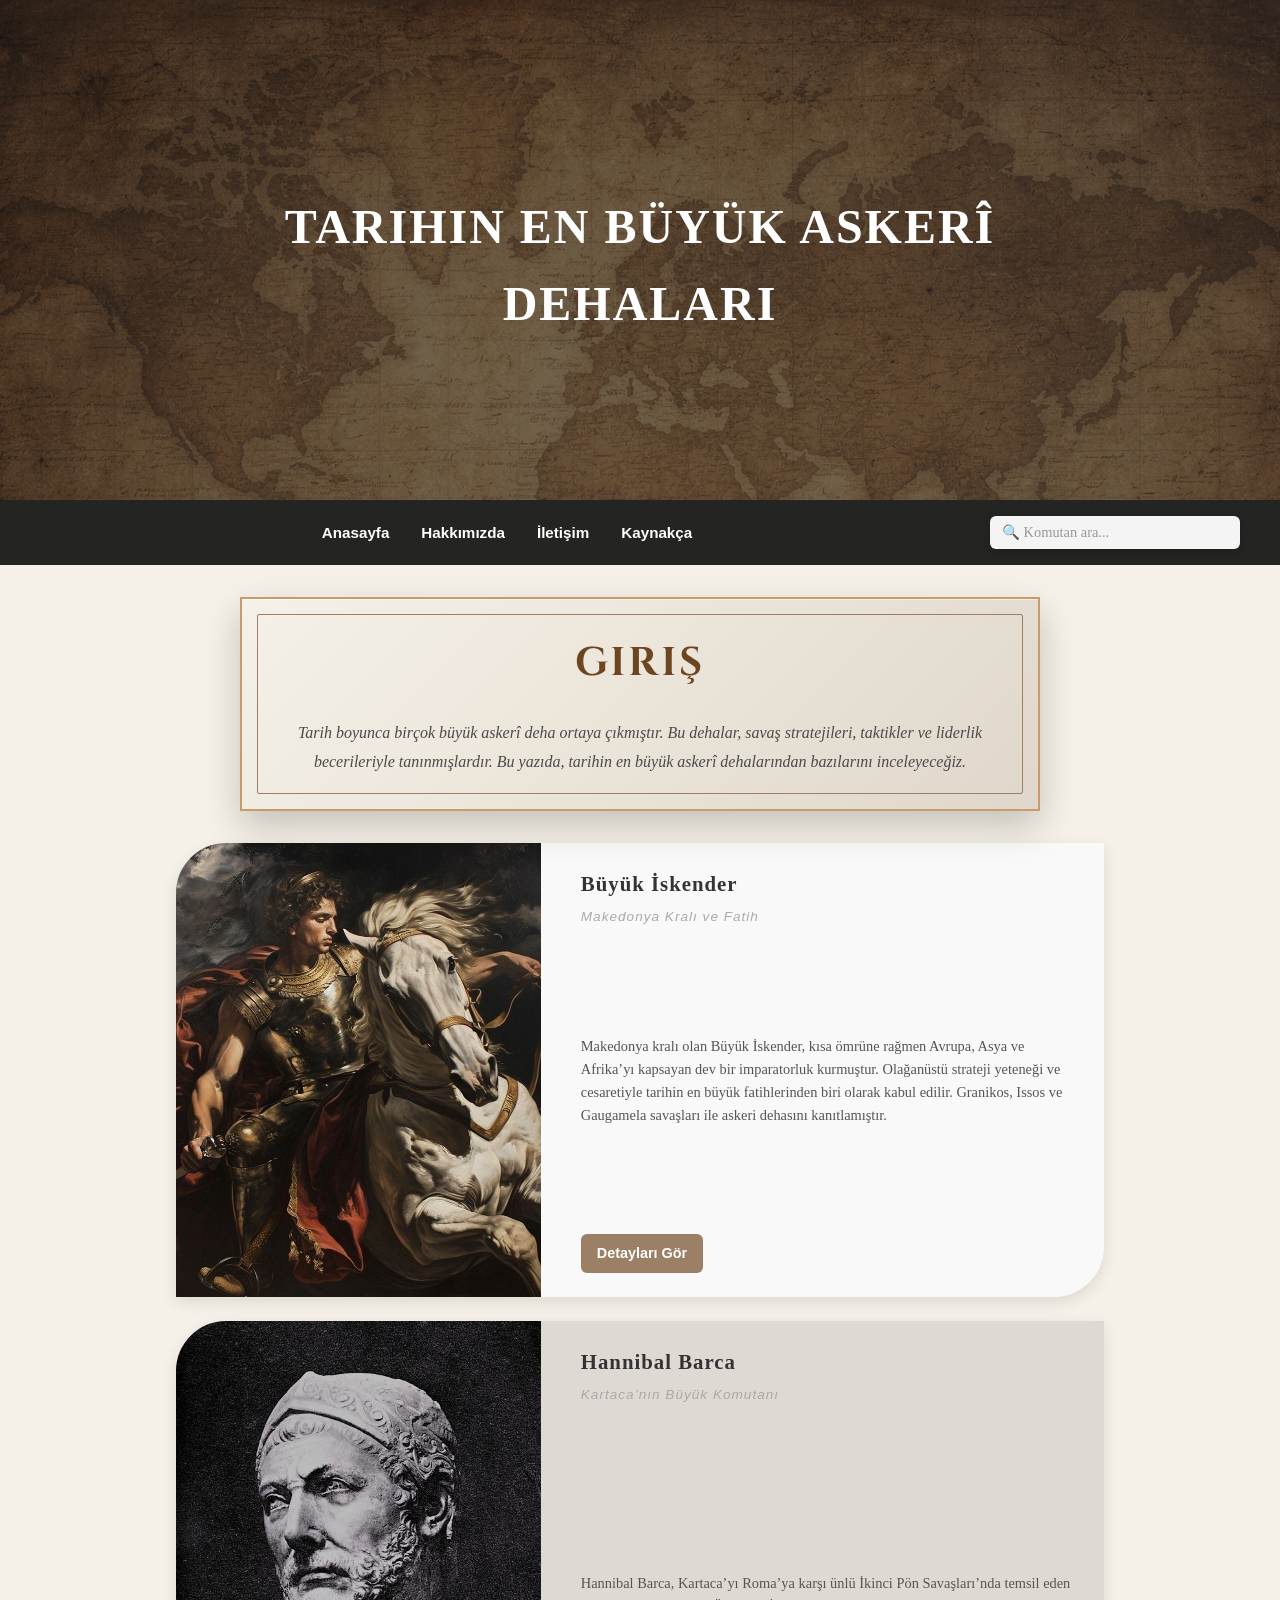
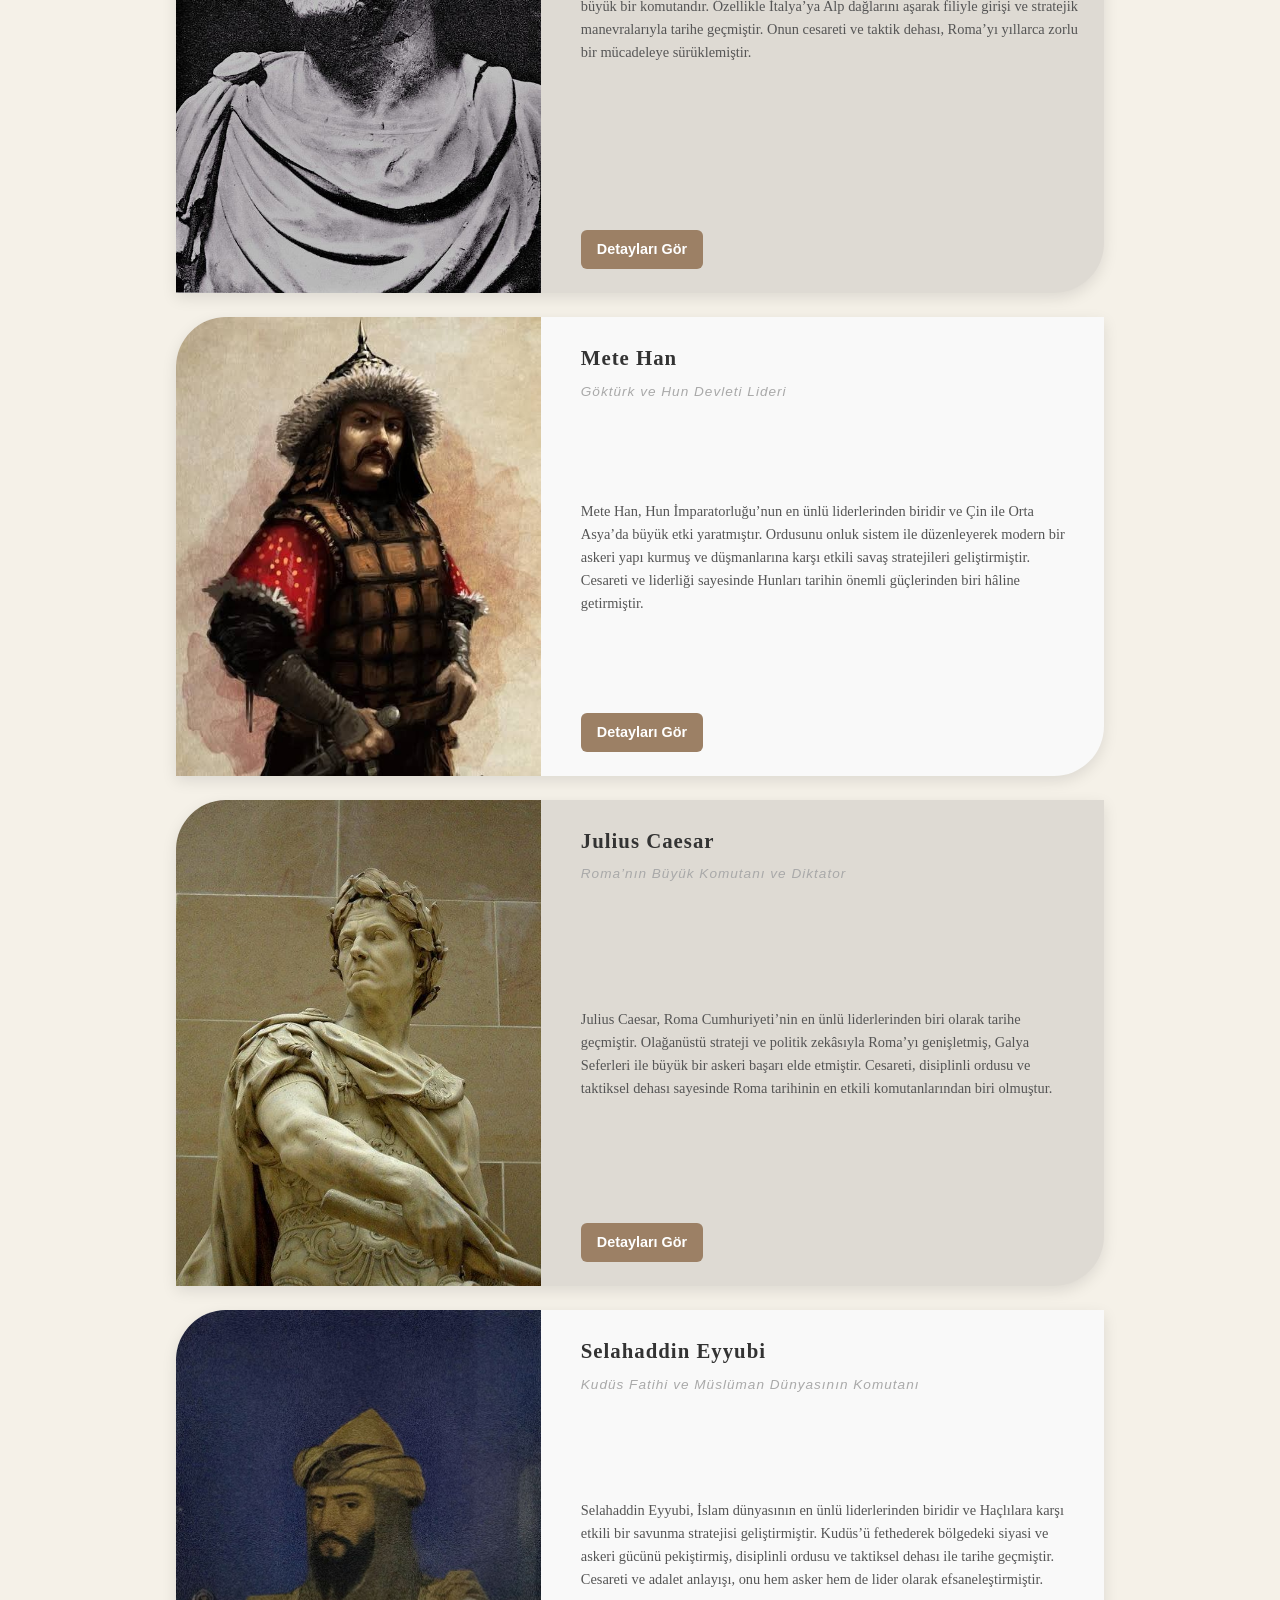
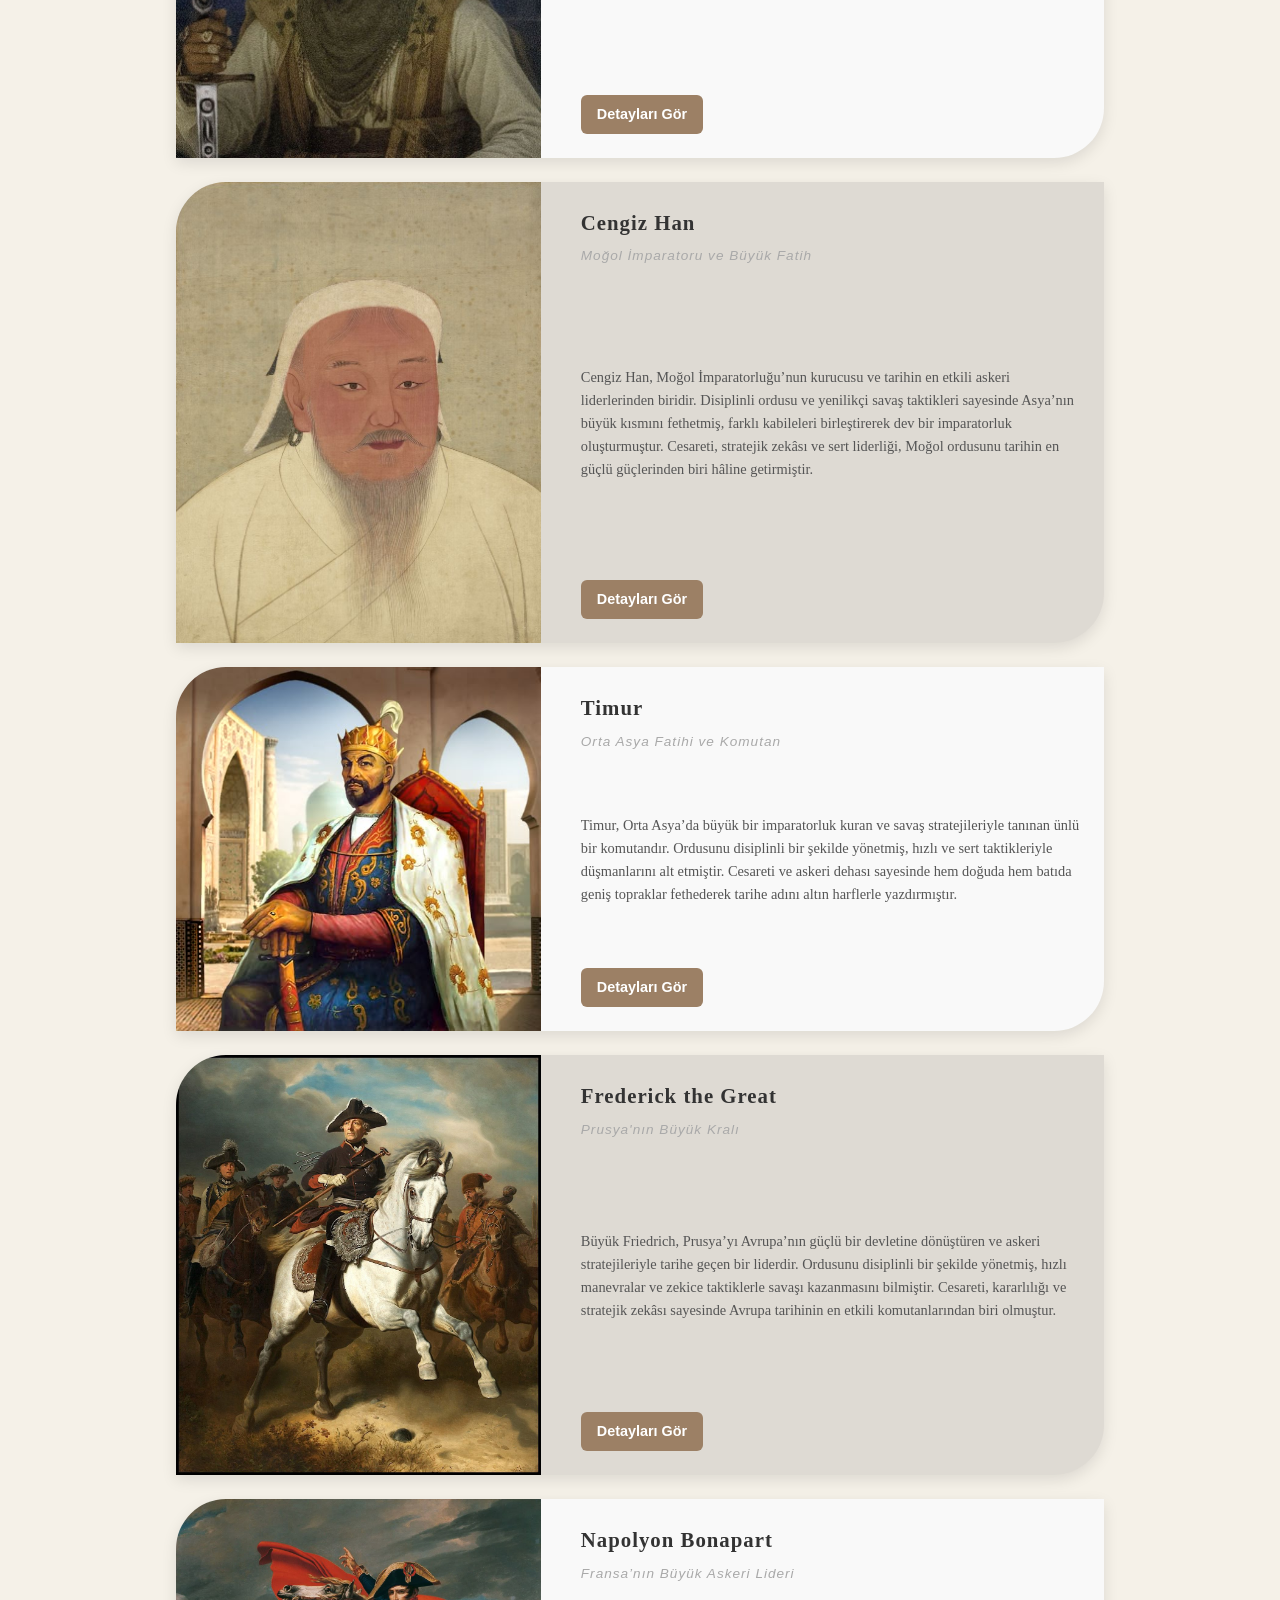
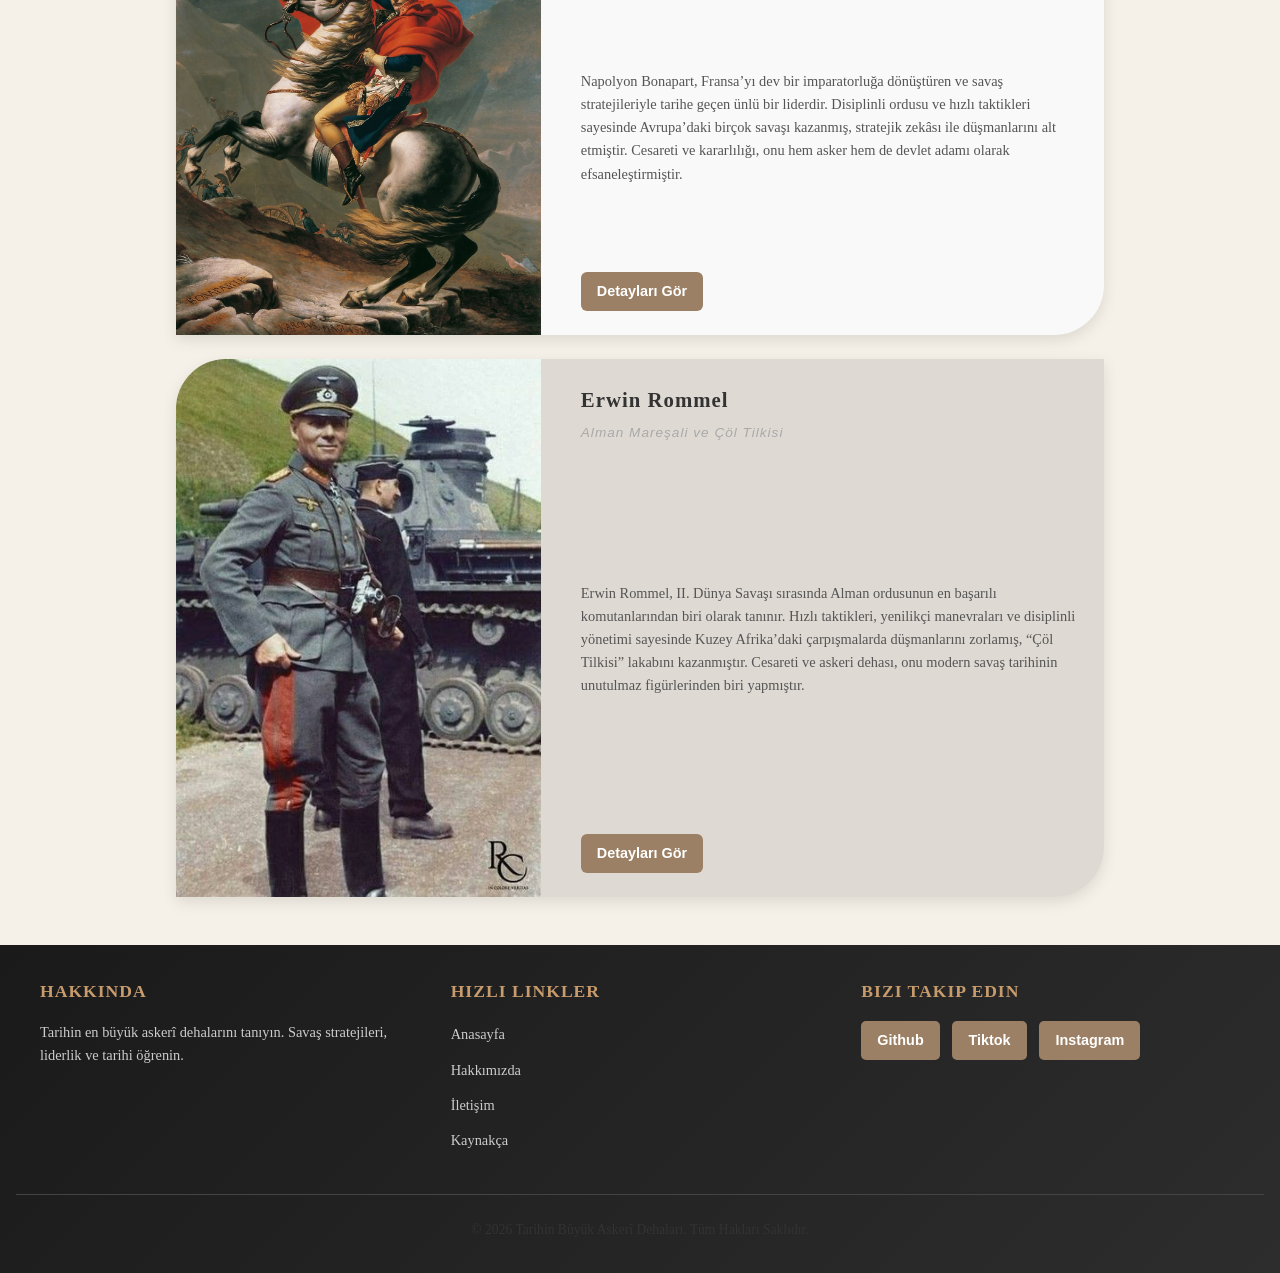
==== commit 98fde186: "Fix responsive design CSS updates" ====
--- a/index.html
+++ b/index.html
@@ -245,8 +245,8 @@
                 <h3>Hızlı Linkler</h3>
                 <ul>
                     <li><a href="index.html">Anasayfa</a></li>
-                    <li><a href="#">Hakkımızda</a></li>
-                    <li><a href="#">İletişim</a></li>
+                    <li><a href="about.html">Hakkımızda</a></li>
+                    <li><a href="contact.html">İletişim</a></li>
                     <li><a href="#">Kaynakça</a></li>
                 </ul>
             </div>
--- a/css/stylemain.css
+++ b/css/stylemain.css
@@ -27,7 +27,6 @@
     font-family: 'Source Serif Pro', serif;
     color: var(--yazi);
     font-weight: 400;
-
 }
 
 ul {
@@ -41,23 +40,22 @@
 }
 
 body {
-
     font-family: 'Libre Baskerville', serif;
     line-height: 1.6;
     background: var(--parsomen);
     color: var(--yazi);
-
-}
-
+}
 
 .container {
-    width: 60rem;
+    width: 90%;
+    max-width: 60rem;
     margin: auto;
+    padding: 0 1rem;
 }
 
 h1 {
-    margin-top: 4rem;
-    margin-bottom: 2rem;
+    margin-top: 2rem;
+    margin-bottom: 1.5rem;
     padding: .5rem;
 }
 
@@ -71,12 +69,12 @@
     background-position: center 50%;
     background-size: cover;
     background-attachment: fixed;
-    min-height: 700px;
+    min-height: 500px;
     display: flex;
     flex-direction: column;
     align-items: center;
     justify-content: center;
-    padding: 2rem 1rem
+    padding: 2rem 1rem;
 }
 
 header .container {
@@ -88,7 +86,7 @@
 }
 
 header h1 {
-    font-size: 3.5rem;
+    font-size: 3rem;
     font-weight: bold;
     margin-bottom: 0;
     text-align: center;
@@ -99,7 +97,7 @@
 
 header h1 span {
     display: block;
-    font-size: 1.3rem;
+    font-size: 1.2rem;
     font-weight: normal;
     margin-top: 1rem;
     color: #c79b6c;
@@ -113,8 +111,9 @@
     justify-content: center;
     width: 100%;
     background-color: rgba(0, 0, 0, 0.85);
-    padding: 1.5rem 2rem;
-    margin-bottom: 4rem;
+    padding: 1rem 1rem;
+    margin-bottom: 2rem;
+    flex-wrap: wrap;
 }
 
 .navbar-content {
@@ -123,23 +122,28 @@
     justify-content: space-between;
     width: 100%;
     max-width: 1200px;
+    gap: 1rem;
+    flex-wrap: wrap;
+}
+
+.navbar-menu {
     gap: 2rem;
-}
-
-.navbar-menu {
-    gap: 3rem;
     display: flex;
     list-style: none;
     padding: 0;
     font-weight: bold;
+    flex-wrap: wrap;
+    justify-content: center;
+    flex: 1;
 }
 
 .navbar a {
     text-decoration: none;
     color: white;
-    font-size: 1.1rem;
+    font-size: 0.95rem;
     padding: 8px 0;
     transition: 0.3s;
+    white-space: nowrap;
 }
 
 .navbar a:hover {
@@ -147,30 +151,29 @@
     border-bottom: 2px solid #9c8065;
 }
 
-
 .search-container-navbar {
     position: relative;
-    width: 280px;
+    width: 250px;
+    flex-shrink: 0;
 }
 
 .search-box-navbar {
     width: 100%;
-    padding: 10px 15px;
-    font-size: 0.95rem;
-
+    padding: 8px 12px;
+    font-size: 0.9rem;
     border-radius: 6px;
     background-color: rgba(255, 255, 255, 0.95);
     color: #333;
     font-family: 'Source Serif Pro', serif;
     transition: all 0.3s ease;
     box-shadow: 0 2px 8px rgba(0, 0, 0, 0.2);
+    border: none;
 }
 
 .search-box-navbar:focus {
     outline: none;
     background-color: white;
     box-shadow: 0 0 12px rgba(156, 128, 101, 0.6);
-    border-color: #6e4521;
 }
 
 .search-box-navbar::placeholder {
@@ -186,7 +189,7 @@
     border: 1px solid #ddd;
     border-top: none;
     border-radius: 0 0 6px 6px;
-    max-height: 350px;
+    max-height: 300px;
     overflow-y: auto;
     display: none;
     box-shadow: 0 4px 15px rgba(0, 0, 0, 0.2);
@@ -199,7 +202,7 @@
 }
 
 .search-result-item-navbar {
-    padding: 12px 15px;
+    padding: 10px 12px;
     cursor: pointer;
     border-bottom: 1px solid #eee;
     transition: all 0.2s ease;
@@ -208,53 +211,48 @@
     gap: 10px;
     text-decoration: none;
     color: inherit;
+    font-size: 0.9rem;
 }
 
 .search-result-item-navbar:hover {
     background-color: #f5f1e8;
-    padding-left: 20px;
-}
-
-.search-result-item-navbar:last-child {
-    border-bottom: none;
+    padding-left: 15px;
 }
 
 .search-result-item-navbar strong {
     color: #6e4521;
     font-family: 'Playfair Display', serif;
-    font-size: 0.95rem;
+    font-size: 0.9rem;
 }
 
 .search-result-item-navbar small {
     color: #999;
-    font-size: 0.8rem;
+    font-size: 0.75rem;
     display: block;
 }
 
 .search-result-thumbnail-navbar {
-    width: 35px;
-    height: 35px;
+    width: 30px;
+    height: 30px;
     border-radius: 50%;
     object-fit: cover;
     border: 2px solid #9c8065;
+    flex-shrink: 0;
 }
 
 .search-no-results-navbar {
-    padding: 15px;
+    padding: 12px;
     text-align: center;
     color: #999;
-    font-size: 0.9rem;
-}
-
-
-
+    font-size: 0.85rem;
+}
 
 .starter-article {
     position: relative;
     width: 100%;
     max-width: 50rem;
-    margin: 4rem auto 2rem;
-    padding: 3rem;
+    margin: 2rem auto;
+    padding: 2rem;
     background: linear-gradient(135deg, #f5f1e8 0%, #ebe4d9 50%, #dfd7cc 100%);
     border-radius: 0;
     box-shadow:
@@ -262,7 +260,6 @@
         inset 0 1px 0 rgba(255, 255, 255, 0.5);
     border: 2px solid #c79b6c;
     transition: all 0.5s ease;
-    transform: perspective(1000px) rotateX(0deg);
 }
 
 .starter-article::before {
@@ -278,7 +275,7 @@
     box-shadow:
         0 25px 50px rgba(0, 0, 0, 0.3),
         inset 0 1px 0 rgba(255, 255, 255, 0.8);
-    transform: perspective(1000px) rotateX(2deg) translateY(-8px);
+    transform: perspective(1000px) rotateX(2deg) translateY(-5px);
 }
 
 .starter-article * {
@@ -287,221 +284,136 @@
 }
 
 .starter-article h2 {
-    font-size: 2.8rem;
-    margin-bottom: 2rem;
+    font-size: 2.5rem;
+    margin-bottom: 1.5rem;
     text-align: center;
     color: #6e4521;
     font-family: 'Cinzel', serif;
     text-transform: uppercase;
     letter-spacing: 3px;
     font-weight: 700;
-    text-shadow: 2px 2px 4px rgba(0, 0, 0, 0.05);
 }
 
 .starter-article p {
-    font-size: 1.1rem;
-    line-height: 2;
+    font-size: 1rem;
+    line-height: 1.8;
     text-align: center;
     color: #4a4a4a;
     font-style: italic;
-    font-weight: 500;
-    letter-spacing: 0.5px;
-}
-
-
+}
 
 .card {
-    display: flex;
+    display: grid;
+    grid-template-columns: 1fr 1.5fr;
     gap: 1rem;
-    margin-bottom: 2rem;
+    margin-bottom: 1.5rem;
     border-top-left-radius: 50px;
     border-bottom-right-radius: 50px;
-
     overflow: hidden;
-
     background: white;
-
-    transition: transform .3s ease;
-
+    transition: transform 0.3s ease;
     box-shadow: 0 5px 15px rgba(0, 0, 0, 0.1);
-    /* display: flex;
-    gap: 1rem;
-    margin-bottom: 2rem;
-    border: 1px solid rgb(212, 212, 212);
-   
-    background-color: white;
-    transition: all 0.3s ease;
-    background: white;
-    border-color: var(--altin-sarisi);
-    cursor: pointer;
-    box-shadow: 0 4px 12px rgba(0, 0, 0, 0.1); */
-
-}
-
+}
 
 .card:hover {
     transform: translateY(-8px);
-
-    /* box-shadow: 0 15px 30px rgba(0, 0, 0, 0.2); */
-
-    border-color: var(--koyu-altin-sarisi);
-
+    box-shadow: 0 10px 25px rgba(0, 0, 0, 0.15);
 }
 
 .card-img {
-    flex: 0 0 19rem;
-    border-top-left-radius: inherit;
     overflow: hidden;
-    height: auto;
-    min-width: 20rem;
-    transition: transform 1s ease;
-}
-
-
+    min-height: 200px;
+}
 
 .card-img img {
     width: 100%;
     height: 100%;
     object-fit: cover;
     display: block;
-    transition: transform .5s ease;
+    transition: transform 0.5s ease;
 }
 
 .card:hover img {
     transform: scale(1.05);
 }
 
+.card-text {
+    padding: 1.5rem;
+    display: flex;
+    flex-direction: column;
+    justify-content: space-between;
+}
+
 .card h3 {
-    font-size: 1.5rem;
+    font-size: 1.3rem;
     margin-bottom: 0;
-
-    margin-top: 0.5rem;
-
-    letter-spacing: 2px;
+    letter-spacing: 1px;
     transition: color 0.3s ease;
 }
 
-.card:hover .card-text h3 {
+.card:hover h3 {
     color: var(--koyu-altin-sarisi);
-
 }
 
 .card h3 span {
     display: block;
     font-style: italic;
     color: #a9a9a9;
-
     font-weight: normal;
-    font-size: 1rem;
-    margin-bottom: 0.5rem;
-    margin-top: 0.5rem;
-
-    font-style: italic;
-
-}
-
-
-
-
+    font-size: 0.85rem;
+    margin-top: 0.4rem;
+}
 
 .card:nth-child(odd) {
     background-color: #83828234;
-
 }
 
 .card:nth-child(even) {
     background-color: #f9f9f9;
-
-}
-
-
-
-
-.card-text {
-    flex: 1;
-    padding: 2rem 1rem;
-    display: flex;
-    flex-direction: column;
-    justify-content: space-between;
-}
-
-.card-text h3 {
+}
+
+.card-text p {
+    color: #555;
+    font-size: 0.9rem;
+    line-height: 1.6;
+    margin: 1rem 0;
     transition: color 0.3s ease;
 }
 
-.card:hover .card-text h3 {
-    color: var(--koyu-altin-sarisi);
-
-}
-
-.card-text p {
-    color: #00000091;
-    letter-spacing: 1px;
-    word-spacing: .2rem;
-    font-weight: bold;
-    transition: color 0.3s ease;
-}
-
 .card:hover .card-text p {
-    color: #000000;
-
+    color: #000;
 }
 
 .detay-btn {
     background: #9c8065;
     color: white;
     display: inline-block;
-    padding: 10px 18px;
-
-    border-radius: 8px;
+    padding: 8px 16px;
+    border-radius: 6px;
     text-decoration: none;
     font-weight: bold;
-    margin-left: auto;
-    transition: all .3s ease;
-    /* 
-    padding: 10px 20px;
-    background-color: var(--altin-sarisi);
-    color: white;
-    
-    border-radius: 10px;
-    margin-top: 1rem;
-    font-weight: bold;
-    transition: background-color 0.3s ease;
-    display: block;
+    transition: all 0.3s ease;
     width: fit-content;
-  
-    margin-top: 1rem;
-    transition: all .5s ease; */
+    font-size: 0.9rem;
 }
 
 .detay-btn:hover {
     background-color: var(--koyu-altin-sarisi);
     transform: scale(1.05);
-    box-shadow: 0 4px 12px rgba(0, 0, 0, 0.1);
-
-}
-
-footer {
-    text-align: center;
-    padding: 2rem;
-    background: #1a1a1a;
-    margin-top: 4rem;
-
-
 }
 
 footer {
     background: linear-gradient(135deg, #1a1a1a 0%, #2d2d2d 100%);
     color: white;
-    padding: 3rem 2rem 1rem;
-    margin-top: 4rem;
+    padding: 2rem 1rem;
+    margin-top: 3rem;
 }
 
 .footer-container {
     max-width: 1200px;
     margin: 0 auto;
     display: grid;
-    grid-template-columns: 1fr 1fr 1fr;
+    grid-template-columns: repeat(auto-fit, minmax(250px, 1fr));
     gap: 2rem;
     margin-bottom: 2rem;
 }
@@ -509,7 +421,7 @@
 .footer-section h3 {
     color: #c79b6c;
     margin-bottom: 1rem;
-    font-size: 1.2rem;
+    font-size: 1.1rem;
     text-transform: uppercase;
     letter-spacing: 1px;
 }
@@ -517,7 +429,7 @@
 .footer-section p {
     color: #ccc;
     line-height: 1.6;
-    font-size: 0.95rem;
+    font-size: 0.9rem;
 }
 
 .footer-section ul {
@@ -526,7 +438,7 @@
 }
 
 .footer-section ul li {
-    margin-bottom: 0.8rem;
+    margin-bottom: 0.6rem;
 }
 
 .footer-section ul li a {
@@ -534,6 +446,7 @@
     text-decoration: none;
     transition: color 0.3s ease;
     font-family: 'Libre Baskerville', serif;
+    font-size: 0.9rem;
 }
 
 .footer-section ul li a:hover {
@@ -543,7 +456,7 @@
 
 .social-links {
     display: flex;
-    gap: 1rem;
+    gap: 0.8rem;
     flex-wrap: wrap;
 }
 
@@ -556,6 +469,7 @@
     text-decoration: none;
     transition: all 0.3s ease;
     font-weight: bold;
+    font-size: 0.9rem;
 }
 
 .social-icon:hover {
@@ -568,15 +482,7 @@
     padding-top: 1.5rem;
     border-top: 1px solid #444;
     color: #999;
-}
-
-footer p {
-    color: white;
-    transition: all .4s ease;
-}
-
-footer p:hover {
-    color: var(--altin-sarisi);
+    font-size: 0.85rem;
 }
 
 .back-to-top {
@@ -606,64 +512,60 @@
 .back-to-top:hover {
     background-color: #6e4521;
     transform: translateY(-5px);
-    box-shadow: 0 6px 20px rgba(0, 0, 0, 0.4);
-}
-
-.back-to-top:active {
-    transform: translateY(-2px);
+}
+
+.about-section,
+.mission-section,
+.why-section,
+.contact-cta {
+    margin: 2rem auto;
 }
 
 .about-section {
     background: white;
-    padding: 3rem;
-    border-radius: 12px;
-    margin-top: 3rem;
-    box-shadow: 0 5px 15px rgba(0, 0, 0, 0.1);
+    padding: 2rem;
+    border-radius: 8px;
+    box-shadow: 0 3px 10px rgba(0, 0, 0, 0.1);
     border-left: 5px solid #9c8065;
 }
 
 .about-section h2 {
     color: #6e4521;
-    font-size: 2.2rem;
+    font-size: 2rem;
     margin-bottom: 1.5rem;
     text-transform: uppercase;
-    letter-spacing: 1px;
 }
 
 .about-section p {
     color: #555;
-    font-size: 1.05rem;
+    font-size: 1rem;
     line-height: 1.8;
-    margin-bottom: 1.5rem;
-    text-align: justify;
-}
-
-/* MISYON & VİZYON */
+    margin-bottom: 1.2rem;
+}
+
 .mission-section {
     display: grid;
-    grid-template-columns: 1fr 1fr;
+    grid-template-columns: repeat(auto-fit, minmax(280px, 1fr));
     gap: 2rem;
-    margin: 3rem 0;
 }
 
 .mission-item {
     background: linear-gradient(135deg, #f5f1e8 0%, #ebe4d9 100%);
-    padding: 2rem;
-    border-radius: 12px;
+    padding: 1.5rem;
+    border-radius: 8px;
     border: 2px solid #c79b6c;
     transition: all 0.3s ease;
 }
 
 .mission-item:hover {
-    transform: translateY(-8px);
-    box-shadow: 0 8px 20px rgba(0, 0, 0, 0.15);
+    transform: translateY(-5px);
+    box-shadow: 0 8px 20px rgba(0, 0, 0, 0.1);
 }
 
 .mission-item h3 {
     color: #6e4521;
-    font-size: 1.5rem;
+    font-size: 1.3rem;
     margin-bottom: 1rem;
-    font-family: 'Playfair Display', serif;
 }
 
 .mission-item p {
@@ -672,123 +574,30 @@
     line-height: 1.7;
 }
 
-/* KARATERLERİN INTF */
-.characters-intro {
-    margin: 4rem 0;
-}
-
-.characters-intro h2 {
-    color: #6e4521;
-    font-size: 2.2rem;
-    text-align: center;
-    margin-bottom: 2rem;
-    text-transform: uppercase;
-    letter-spacing: 1px;
-}
-
-.characters-grid {
-    display: grid;
-    grid-template-columns: repeat(auto-fit, minmax(300px, 1fr));
-    gap: 2rem;
-}
-
-.char-card {
-    background: white;
-    border-radius: 12px;
-    overflow: hidden;
-    box-shadow: 0 4px 12px rgba(0, 0, 0, 0.1);
-    transition: all 0.3s ease;
-    border: 2px solid transparent;
-}
-
-.char-card:hover {
-    transform: translateY(-8px);
-    box-shadow: 0 10px 25px rgba(0, 0, 0, 0.15);
-    border-color: #9c8065;
-}
-
-.char-card img {
-    width: 100%;
-    height: 250px;
-    object-fit: cover;
-    transition: transform 0.3s ease;
-}
-
-.char-card:hover img {
-    transform: scale(1.05);
-}
-
-.char-card h4 {
-    color: #6e4521;
-    font-size: 1.3rem;
-    padding: 1rem 1rem 0;
-    margin: 0;
-    font-family: 'Playfair Display', serif;
-}
-
-.char-card p {
-    padding: 0 1rem;
-    margin: 0.5rem 0;
-    font-size: 0.9rem;
-}
-
-.char-card p:first-of-type {
-    color: #999;
-    font-size: 0.85rem;
-    font-weight: bold;
-}
-
-.char-desc {
-    color: #666 !important;
-    font-size: 0.95rem !important;
-    line-height: 1.5;
-    padding-bottom: 1rem !important;
-}
-
-.char-link {
-    display: block;
-    padding: 1rem;
-    background-color: #f5f1e8;
-    color: #6e4521;
-    text-decoration: none;
-    text-align: center;
-    font-weight: bold;
-    transition: all 0.3s ease;
-    border-top: 1px solid #e0e0e0;
-}
-
-.char-link:hover {
-    background-color: #9c8065;
-    color: white;
-}
-
-/* NEDEN BU PROJE */
 .why-section {
-    margin: 4rem 0;
     background: linear-gradient(135deg, #f5f1e8 0%, #ebe4d9 100%);
-    padding: 3rem;
-    border-radius: 12px;
+    padding: 2rem;
+    border-radius: 8px;
 }
 
 .why-section h2 {
     text-align: center;
     color: #6e4521;
-    font-size: 2.2rem;
+    font-size: 2rem;
     margin-bottom: 2rem;
     text-transform: uppercase;
-    letter-spacing: 1px;
 }
 
 .why-content {
     display: grid;
     grid-template-columns: repeat(auto-fit, minmax(250px, 1fr));
-    gap: 2rem;
+    gap: 1.5rem;
 }
 
 .why-item {
     background: white;
     padding: 1.5rem;
-    border-radius: 10px;
+    border-radius: 8px;
     box-shadow: 0 3px 10px rgba(0, 0, 0, 0.1);
     transition: all 0.3s ease;
 }
@@ -800,58 +609,52 @@
 
 .why-item h3 {
     color: #6e4521;
-    font-size: 1.2rem;
+    font-size: 1.1rem;
     margin-bottom: 0.8rem;
-    font-family: 'Playfair Display', serif;
 }
 
 .why-item p {
     color: #666;
-    font-size: 0.95rem;
+    font-size: 0.9rem;
     line-height: 1.6;
-    margin: 0;
-}
-
-/* İLETİŞİM CTA */
+}
+
 .contact-cta {
     background: linear-gradient(135deg, #9c8065 0%, #6e4521 100%);
     color: white;
-    padding: 3rem;
-    border-radius: 12px;
+    padding: 2rem;
+    border-radius: 8px;
     text-align: center;
-    margin: 4rem 0;
 }
 
 .contact-cta h2 {
     color: white;
-    font-size: 2.2rem;
+    font-size: 2rem;
     margin-bottom: 1rem;
     text-transform: uppercase;
-    letter-spacing: 1px;
 }
 
 .contact-cta p {
     color: rgba(255, 255, 255, 0.9);
-    font-size: 1.1rem;
-    margin-bottom: 2rem;
+    font-size: 1rem;
+    margin-bottom: 1.5rem;
 }
 
 .cta-button {
     display: inline-block;
     background-color: white;
     color: #6e4521;
-    padding: 12px 30px;
-    border-radius: 8px;
+    padding: 10px 25px;
+    border-radius: 6px;
     text-decoration: none;
     font-weight: bold;
     transition: all 0.3s ease;
-    font-size: 1rem;
+    font-size: 0.95rem;
 }
 
 .cta-button:hover {
     background-color: #f5f1e8;
     transform: translateY(-3px);
-    box-shadow: 0 4px 12px rgba(0, 0, 0, 0.2);
 }
 
 .navbar-simple {
@@ -860,15 +663,9 @@
     justify-content: center;
     width: 100%;
     background-color: rgba(0, 0, 0, 0.85);
-    padding: 1.5rem 0;
-    margin-bottom: 4rem;
-}
-
-.navbar-center {
-    display: flex;
-    justify-content: center;
-    width: 100%;
-    max-width: 1200px;
+    padding: 1rem 0.5rem;
+    margin-bottom: 2rem;
+    flex-wrap: wrap;
 }
 
 .navbar-simple ul {
@@ -876,24 +673,19 @@
     list-style: none;
     padding: 0;
     margin: 0;
-    gap: 3rem;
+    gap: 1.5rem;
     justify-content: center;
-}
-
-.navbar-simple li {
-    margin: 0;
-    padding: 0;
+    flex-wrap: wrap;
 }
 
 .navbar-simple a {
     text-decoration: none;
     color: white;
-    font-size: 1.1rem;
-    padding: 8px 0;
+    font-size: 0.95rem;
+    padding: 6px 0;
     transition: 0.3s;
-    font-family: 'Libre Baskerville', serif;
     font-weight: bold;
-    display: block;
+    white-space: nowrap;
 }
 
 .navbar-simple a:hover {
@@ -901,364 +693,152 @@
     border-bottom: 2px solid #9c8065;
 }
 
-.contact-header {
-    text-align: center;
-    margin: 3rem 0 4rem;
-}
-
-.contact-header h2 {
-    color: #6e4521;
-    font-size: 2.5rem;
-    margin-bottom: 1rem;
-    text-transform: uppercase;
-    letter-spacing: 1px;
-    font-family: 'Playfair Display', serif;
-}
-
-.contact-header p {
-    color: #666;
-    font-size: 1.1rem;
-    max-width: 600px;
-    margin: 0 auto;
-    font-family: 'Source Serif Pro', serif;
-}
-
-/* İLETİŞİM WRAPPER */
-.contact-wrapper {
-    display: grid;
-    grid-template-columns: 2fr 1fr;
-    gap: 3rem;
-    margin-bottom: 4rem;
-}
-
-/* FORM */
-.contact-form-section {
-    background: white;
-    padding: 2.5rem;
-    border-radius: 12px;
-    box-shadow: 0 5px 15px rgba(0, 0, 0, 0.1);
-    border-left: 5px solid #9c8065;
-}
-
-.contact-form {
-    display: flex;
-    flex-direction: column;
-    gap: 1.5rem;
-}
-
-.form-group {
-    display: flex;
-    flex-direction: column;
-}
-
-.form-group label {
-    color: #6e4521;
-    font-weight: bold;
-    margin-bottom: 0.5rem;
-    font-family: 'Playfair Display', serif;
-    font-size: 1rem;
-}
-
-.form-group input,
-.form-group textarea {
-    padding: 12px 15px;
-    border: 2px solid #ddd;
-    border-radius: 8px;
-    font-family: 'Source Serif Pro', serif;
-    font-size: 0.95rem;
-    color: #333;
-    transition: all 0.3s ease;
-    background-color: #fafafa;
-}
-
-.form-group input:focus,
-.form-group textarea:focus {
-    outline: none;
-    border-color: #9c8065;
-    background-color: white;
-    box-shadow: 0 0 10px rgba(156, 128, 101, 0.2);
-}
-
-.form-group textarea {
-    resize: vertical;
-    min-height: 120px;
-}
-
-.submit-btn {
-    padding: 14px 30px;
-    background: linear-gradient(135deg, #9c8065 0%, #6e4521 100%);
-    color: white;
-    border: none;
-    border-radius: 8px;
-    font-size: 1.1rem;
-    font-weight: bold;
-    cursor: pointer;
-    transition: all 0.3s ease;
-    font-family: 'Playfair Display', serif;
-    text-transform: uppercase;
-    letter-spacing: 1px;
-    margin-top: 1rem;
-}
-
-.submit-btn:hover {
-    transform: translateY(-3px);
-    box-shadow: 0 6px 20px rgba(0, 0, 0, 0.2);
-}
-
-.submit-btn:active {
-    transform: translateY(-1px);
-}
-
-/* BAŞARI MESAJI */
-.success-message {
-    background: linear-gradient(135deg, #4caf50 0%, #45a049 100%);
-    color: white;
-    padding: 2rem;
-    border-radius: 12px;
-    text-align: center;
-    box-shadow: 0 5px 15px rgba(0, 0, 0, 0.1);
-}
-
-.success-message h3 {
-    color: white;
-    font-size: 1.5rem;
-    margin-bottom: 0.5rem;
-    font-family: 'Playfair Display', serif;
-}
-
-.success-message p {
-    color: rgba(255, 255, 255, 0.95);
-    font-size: 1rem;
-    margin: 0;
-    font-family: 'Source Serif Pro', serif;
-}
-
-/* İLETİŞİM BİLGİLERİ */
-.contact-info {
-    background: linear-gradient(135deg, #f5f1e8 0%, #ebe4d9 100%);
-    padding: 2.5rem;
-    border-radius: 12px;
-    border: 2px solid #c79b6c;
-    height: fit-content;
-}
-
-.contact-info h3 {
-    color: #6e4521;
-    font-size: 1.5rem;
-    margin-bottom: 1.5rem;
-    font-family: 'Playfair Display', serif;
-    text-transform: uppercase;
-    letter-spacing: 1px;
-}
-
-.info-item {
-    margin-bottom: 1.5rem;
-    padding-bottom: 1.5rem;
-    border-bottom: 1px solid #ddd;
-}
-
-.info-item:last-of-type {
-    border-bottom: none;
-    margin-bottom: 0;
-    padding-bottom: 0;
-}
-
-.info-item h4 {
-    color: #6e4521;
-    font-size: 1.1rem;
-    margin-bottom: 0.5rem;
-    font-family: 'Playfair Display', serif;
-}
-
-.info-item p {
-    color: #666;
-    font-size: 0.95rem;
-    margin: 0;
-    line-height: 1.6;
-    font-family: 'Source Serif Pro', serif;
-}
-
-.info-item a {
-    color: #9c8065;
-    text-decoration: none;
-    transition: color 0.3s ease;
-}
-
-.info-item a:hover {
-    color: #6e4521;
-    text-decoration: underline;
-}
-
-.social-info {
-    margin-top: 1.5rem;
-    padding-top: 1.5rem;
-    border-top: 1px solid #ddd;
-}
-
-.social-info h4 {
-    color: #6e4521;
-    font-size: 1.1rem;
-    margin-bottom: 1rem;
-    font-family: 'Playfair Display', serif;
-}
-
-.social-links-contact {
-    display: flex;
-    gap: 1rem;
-    flex-wrap: wrap;
-}
-
-.social-contact {
-    display: inline-block;
-    padding: 8px 15px;
-    background-color: #9c8065;
-    color: white;
-    border-radius: 5px;
-    text-decoration: none;
-    transition: all 0.3s ease;
-    font-size: 0.9rem;
-    font-weight: bold;
-    font-family: 'Libre Baskerville', serif;
-}
-
-.social-contact:hover {
-    background-color: #6e4521;
-    transform: translateY(-2px);
-}
-
-@media (max-width: 768px) {
-    body {
-        font-size: 14px;
-    }
-
-    .container {
-        padding: 0 1rem;
-        max-width: 100%;
-    }
-
-    header {
-        padding: 1.5rem 0;
-    }
-
+/* RESPONSIVE */
+@media (max-width: 1024px) {
+
+    header,
     header h1 {
-        font-size: 1.8rem;
-        letter-spacing: 0.5px;
+        min-height: 400px;
+        font-size: 2.5rem;
     }
 
     .navbar-content {
         flex-direction: column;
-        gap: 1rem;
-        padding: 1rem;
-    }
-
-    .navbar-menu {
-        flex-wrap: wrap;
-        gap: 0.8rem;
-        justify-content: center;
-    }
-
-    .navbar-menu a {
-        font-size: 0.9rem;
-        padding: 6px 10px;
     }
 
     .search-container-navbar {
         width: 100%;
     }
 
+    .card {
+        grid-template-columns: 1fr;
+    }
+}
+
+@media (max-width: 768px) {
+    html {
+        font-size: 14px;
+    }
+
+    header h1 {
+        font-size: 1.5rem;
+       
+        line-height: 1.2;
+    }
+
+    header h1 span {
+        font-size: 0.75rem;
+        
+        margin-top: 0.5rem;
+    }
+
+    .navbar-content {
+        flex-direction: column;
+        gap: 0.5rem;
+    }
+
+    .search-container-navbar {
+        width: 100%;
+        order: 2;
+    }
+
+    .navbar-menu {
+        order: 1;
+        width: 100%;
+        gap: 0.8rem;
+    }
+
+    .container {
+        width: 95%;
+    }
+
+    .navbar {
+        padding: 0.8rem 0.5rem;
+        margin-bottom: 1.5rem;
+    }
+
+    .navbar-menu {
+        gap: 1rem;
+    }
+
+    .navbar a {
+        font-size: 0.85rem;
+    }
+
     .search-box-navbar {
-        width: 100%;
-        padding: 8px 12px;
-        font-size: 0.9rem;
-    }
-
-    .search-results-navbar {
-        max-height: 300px;
-    }
-
-    main {
-        padding: 1.5rem 0;
+        font-size: 0.85rem;
+        padding: 6px 10px;
     }
 
     .starter-article {
         padding: 1.5rem;
-        margin-bottom: 2rem;
+        margin: 1.5rem auto;
     }
 
     .starter-article h2 {
-        font-size: 1.5rem;
+        font-size: 1.8rem;
     }
 
     .starter-article p {
         font-size: 0.95rem;
-        line-height: 1.6;
     }
 
     .card {
-        padding: 1.5rem;
-        margin-bottom: 1.5rem;
-    }
-
-    .card h2 {
-        font-size: 1.3rem;
-        margin-bottom: 0.8rem;
-    }
-
-    .card p {
-        font-size: 0.9rem;
-        line-height: 1.6;
-    }
-
-    .card-link {
-        padding: 10px 20px;
-        font-size: 0.9rem;
-    }
-
-    /* HAKKIMIZDA */
+        grid-template-columns: 1fr;
+        margin-bottom: 1.2rem;
+    }
+
+    .card-img {
+        min-height: 180px;
+    }
+
+    .card-text {
+        padding: 1.2rem;
+    }
+
+    .card h3 {
+        font-size: 1.1rem;
+    }
+
+    .card-text p {
+        font-size: 0.85rem;
+    }
+
+    .detay-btn {
+        padding: 6px 12px;
+        font-size: 0.85rem;
+    }
+
     .about-section {
         padding: 1.5rem;
-        border-left: 3px solid #9c8065;
     }
 
     .about-section h2 {
-        font-size: 1.5rem;
+        font-size: 1.6rem;
     }
 
     .about-section p {
-        font-size: 0.95rem;
-    }
-
-    .mission-section {
-        grid-template-columns: 1fr;
-        gap: 1.5rem;
-        margin: 2rem 0;
+        font-size: 0.9rem;
     }
 
     .mission-item {
-        padding: 1.5rem;
+        padding: 1.2rem;
     }
 
     .mission-item h3 {
-        font-size: 1.2rem;
+        font-size: 1.1rem;
     }
 
     .mission-item p {
-        font-size: 0.9rem;
+        font-size: 0.85rem;
     }
 
     .why-section {
         padding: 1.5rem;
-        margin: 2rem 0;
     }
 
     .why-section h2 {
-        font-size: 1.5rem;
-        margin-bottom: 1.5rem;
-    }
-
-    .why-content {
-        grid-template-columns: 1fr;
-        gap: 1.5rem;
+        font-size: 1.6rem;
     }
 
     .why-item {
@@ -1270,7 +850,7 @@
     }
 
     .why-item p {
-        font-size: 0.9rem;
+        font-size: 0.85rem;
     }
 
     .contact-cta {
@@ -1278,89 +858,50 @@
     }
 
     .contact-cta h2 {
-        font-size: 1.5rem;
-    }
-
-    .contact-cta p {
-        font-size: 1rem;
-    }
-
-    /* İLETİŞİM FORMU */
-    .contact-wrapper {
-        grid-template-columns: 1fr;
-        gap: 2rem;
-    }
-
-    .contact-form-section {
-        padding: 1.5rem;
-    }
-
-    .contact-info {
-        padding: 1.5rem;
-        height: auto;
-    }
-
-    .form-group input,
-    .form-group textarea {
-        font-size: 16px;
-        padding: 10px 12px;
-    }
-
-    .submit-btn {
-        padding: 12px 20px;
-        font-size: 0.95rem;
-    }
-
-    .contact-info h3 {
-        font-size: 1.3rem;
-    }
-
-    .info-item h4 {
-        font-size: 1rem;
-    }
-
-    .info-item p {
+        font-size: 1.6rem;
+    }
+
+    .cta-button {
+        padding: 8px 20px;
         font-size: 0.9rem;
     }
 
-    .social-contact {
-        padding: 6px 12px;
-        font-size: 0.8rem;
-    }
-
-    /* NAVBAR SIMPLE */
-    .navbar-simple {
-        padding: 1rem;
-    }
-
-    .navbar-simple ul {
-        gap: 1.5rem;
-        flex-wrap: wrap;
-    }
-
-    .navbar-simple a {
-        font-size: 0.95rem;
-    }
-
-    /* FOOTER */
     .footer-container {
         grid-template-columns: 1fr 1fr;
-        gap: 2rem;
+        gap: 1.5rem;
     }
 
     .footer-section h3 {
-        font-size: 1.1rem;
-    }
-
-    .footer-section p {
-        font-size: 0.9rem;
-    }
-
-    /* BAŞA DÖN BUTONU */
+        font-size: 1rem;
+    }
+
+    .footer-section p,
+    .footer-section a {
+        font-size: 0.85rem;
+    }
+
+    .social-icon {
+        padding: 0.4rem 0.8rem;
+        font-size: 0.8rem;
+    }
+
     .back-to-top {
         width: 45px;
         height: 45px;
-        font-size: 1.5rem;
+        font-size: 1.3rem;
+    }
+
+    .navbar-simple {
+        padding: 0.8rem 0.3rem;
+        margin-bottom: 1.5rem;
+    }
+
+    .navbar-simple ul {
+        gap: 0.8rem;
+    }
+
+    .navbar-simple a {
+        font-size: 0.85rem;
     }
 }
 
@@ -1369,156 +910,146 @@
         font-size: 13px;
     }
 
-    body {
-        font-size: 13px;
+    header,
+    header h1 {
+        min-height: 280px;
+        font-size: 1.4rem;
+        padding: 1rem 0.5rem;
+    }
+
+    header h1 span {
+        font-size: 0.8rem;
     }
 
     .container {
-        padding: 0 0.8rem;
-        max-width: 100%;
-    }
-
-    header {
-        padding: 1rem 0;
+        width: 98%;
+        padding: 0;
+    }
+
+    h1 {
+        margin-top: 1rem;
         margin-bottom: 1rem;
     }
 
-    header h1 {
-        font-size: 1.4rem;
-        letter-spacing: 0;
-    }
-
-    /* NAVBAR */
+    .navbar {
+        padding: 0.6rem 0.3rem;
+        margin-bottom: 1rem;
+        gap: 0.5rem;
+    }
+
     .navbar-content {
-        flex-direction: column;
-        gap: 0.8rem;
-        padding: 0.8rem;
+        gap: 0.5rem;
     }
 
     .navbar-menu {
         gap: 0.5rem;
-        flex-wrap: wrap;
-        justify-content: center;
-    }
-
-    .navbar-menu a {
+        order: 3;
+        width: 100%;
+    }
+
+    .navbar a {
         font-size: 0.75rem;
-        padding: 5px 8px;
+        padding: 4px 0;
     }
 
     .search-container-navbar {
         width: 100%;
+        order: 2;
     }
 
     .search-box-navbar {
-        width: 100%;
+        font-size: 0.8rem;
+        padding: 6px 10px;
+    }
+
+    .search-result-item-navbar {
         padding: 8px 10px;
-        font-size: 0.85rem;
-    }
-
-    .search-results-navbar {
-        max-height: 250px;
-        max-width: 100%;
-    }
-
-    .search-result-item-navbar {
-        padding: 0.6rem;
+        font-size: 0.8rem;
     }
 
     .search-result-thumbnail-navbar {
-        width: 35px;
-        height: 35px;
-    }
-
-    /* MAIN CONTENT */
-    main {
-        padding: 1rem 0;
+        width: 25px;
+        height: 25px;
     }
 
     .starter-article {
-        padding: 1rem;
-        margin-bottom: 1.5rem;
-        border-radius: 8px;
+        padding: 1.2rem;
+        margin: 1rem auto;
     }
 
     .starter-article h2 {
-        font-size: 1.3rem;
-        margin-bottom: 0.5rem;
+        font-size: 1.4rem;
     }
 
     .starter-article p {
         font-size: 0.85rem;
         line-height: 1.5;
-        text-align: left;
-    }
-
-    /* KARTLAR */
+    }
+
     .card {
+        grid-template-columns: 1fr;
+        margin-bottom: 1rem;
+        border-radius: 8px;
+    }
+
+    .card-img {
+        min-height: 150px;
+    }
+
+    .card-text {
         padding: 1rem;
-        margin-bottom: 1.2rem;
-        border-radius: 8px;
-    }
-
-    .card h2 {
-        font-size: 1.2rem;
-        margin-bottom: 0.6rem;
-    }
-
-    .card p {
-        font-size: 0.85rem;
-        line-height: 1.5;
-    }
-
-    .card-link {
-        padding: 8px 15px;
-        font-size: 0.85rem;
-        margin-top: 0.8rem;
-    }
-
-    /* HAKKIMIZDA SAYFASI */
+    }
+
+    .card h3 {
+        font-size: 1rem;
+    }
+
+    .card h3 span {
+        font-size: 0.75rem;
+    }
+
+    .card-text p {
+        font-size: 0.8rem;
+        margin: 0.8rem 0;
+    }
+
+    .detay-btn {
+        padding: 6px 10px;
+        font-size: 0.75rem;
+    }
+
     .about-section {
         padding: 1rem;
-        border-left: 2px solid #9c8065;
-        margin-top: 1rem;
+        border-left: 3px solid #9c8065;
     }
 
     .about-section h2 {
         font-size: 1.3rem;
-        margin-bottom: 0.8rem;
+        margin-bottom: 1rem;
     }
 
     .about-section p {
         font-size: 0.85rem;
-        text-align: left;
-        line-height: 1.5;
-        margin-bottom: 1rem;
-    }
-
-    .mission-section {
-        grid-template-columns: 1fr;
-        gap: 1rem;
-        margin: 1.5rem 0;
+        margin-bottom: 0.8rem;
     }
 
     .mission-item {
         padding: 1rem;
-        border-radius: 8px;
+        border-radius: 6px;
     }
 
     .mission-item h3 {
-        font-size: 1.1rem;
+        font-size: 1rem;
         margin-bottom: 0.6rem;
     }
 
     .mission-item p {
-        font-size: 0.85rem;
-        line-height: 1.5;
+        font-size: 0.8rem;
     }
 
     .why-section {
         padding: 1rem;
-        margin: 1.5rem 0;
-        border-radius: 8px;
+        border-radius: 6px;
     }
 
     .why-section h2 {
@@ -1526,35 +1057,29 @@
         margin-bottom: 1rem;
     }
 
-    .why-content {
-        grid-template-columns: 1fr;
-        gap: 1rem;
-    }
-
     .why-item {
         padding: 1rem;
-        border-radius: 8px;
+        border-radius: 6px;
     }
 
     .why-item h3 {
-        font-size: 1rem;
+        font-size: 0.95rem;
         margin-bottom: 0.5rem;
     }
 
     .why-item p {
-        font-size: 0.85rem;
+        font-size: 0.8rem;
         line-height: 1.5;
     }
 
     .contact-cta {
-        padding: 1rem;
-        margin: 1.5rem 0;
-        border-radius: 8px;
+        padding: 1.2rem;
+        border-radius: 6px;
     }
 
     .contact-cta h2 {
         font-size: 1.3rem;
-        margin-bottom: 0.6rem;
+        margin-bottom: 0.8rem;
     }
 
     .contact-cta p {
@@ -1563,253 +1088,106 @@
     }
 
     .cta-button {
-        padding: 8px 16px;
-        font-size: 0.85rem;
-    }
-
-    /* İLETİŞİM FORMU */
-    .contact-header {
-        margin: 1.5rem 0 2rem;
-    }
-
-    .contact-header h2 {
-        font-size: 1.3rem;
-        margin-bottom: 0.6rem;
-    }
-
-    .contact-header p {
-        font-size: 0.85rem;
-    }
-
-    .contact-wrapper {
+        padding: 6px 15px;
+        font-size: 0.8rem;
+    }
+
+    .footer-container {
         grid-template-columns: 1fr;
-        gap: 1.5rem;
-        margin-bottom: 2rem;
-    }
-
-    .contact-form-section {
-        padding: 1rem;
-        border-left: 3px solid #9c8065;
-        border-radius: 8px;
-    }
-
-    .contact-form {
-        gap: 1rem;
-    }
-
-    .form-group label {
-        font-size: 0.9rem;
-        margin-bottom: 0.4rem;
-    }
-
-    .form-group input,
-    .form-group textarea {
-        font-size: 16px;
-        padding: 10px;
-        border-radius: 6px;
-    }
-
-    .form-group textarea {
-        min-height: 100px;
-    }
-
-    .submit-btn {
-        padding: 10px 16px;
-        font-size: 0.9rem;
-        margin-top: 0.5rem;
-    }
-
-    .success-message {
-        padding: 1.2rem;
-        border-radius: 8px;
-    }
-
-    .success-message h3 {
-        font-size: 1.2rem;
-        margin-bottom: 0.4rem;
-    }
-
-    .success-message p {
-        font-size: 0.85rem;
-    }
-
-    .contact-info {
-        padding: 1rem;
-        border-radius: 8px;
-        border: 2px solid #c79b6c;
-    }
-
-    .contact-info h3 {
-        font-size: 1.2rem;
-        margin-bottom: 1rem;
-    }
-
-    .info-item {
-        margin-bottom: 1rem;
-        padding-bottom: 1rem;
-    }
-
-    .info-item h4 {
-        font-size: 0.95rem;
-        margin-bottom: 0.4rem;
-    }
-
-    .info-item p {
-        font-size: 0.85rem;
-        line-height: 1.5;
-    }
-
-    .social-info {
-        margin-top: 1rem;
-        padding-top: 1rem;
-    }
-
-    .social-info h4 {
+        gap: 1.2rem;
+    }
+
+    .footer-section h3 {
         font-size: 0.95rem;
         margin-bottom: 0.8rem;
     }
 
-    .social-links-contact {
-        gap: 0.4rem;
-    }
-
-    .social-contact {
-        padding: 5px 10px;
-        font-size: 0.75rem;
-    }
-
-    /* NAVBAR SIMPLE */
-    .navbar-simple {
-        padding: 0.8rem;
-        margin-bottom: 2rem;
-    }
-
-    .navbar-center {
-        width: 100%;
-    }
-
-    .navbar-simple ul {
-        gap: 0.4rem;
-        flex-wrap: wrap;
-        justify-content: center;
-    }
-
-    .navbar-simple li {
-        flex: 1;
-        min-width: 70px;
-    }
-
-    .navbar-simple a {
-        font-size: 0.75rem;
-        padding: 4px 2px;
-    }
-
-    /* FOOTER */
-    .footer-container {
-        grid-template-columns: 1fr;
-        gap: 1.5rem;
-        padding: 1.5rem;
-    }
-
-    .footer-section {
-        text-align: center;
-    }
-
-    .footer-section h3 {
-        font-size: 1rem;
-        margin-bottom: 0.6rem;
-    }
-
     .footer-section p {
         font-size: 0.8rem;
     }
 
-    .footer-section ul {
-        gap: 0.8rem;
-    }
-
     .footer-section a {
         font-size: 0.8rem;
     }
 
     .social-links {
-        gap: 0.6rem;
+        gap: 0.5rem;
     }
 
     .social-icon {
-        font-size: 0.8rem;
-        padding: 4px 8px;
+        padding: 0.3rem 0.6rem;
+        font-size: 0.7rem;
     }
 
     .footer-bottom {
-        padding: 1rem;
-    }
-
-    .footer-bottom p {
+        padding-top: 1rem;
         font-size: 0.75rem;
     }
 
-    /* BAŞA DÖN BUTONU */
     .back-to-top {
         width: 40px;
         height: 40px;
         font-size: 1.2rem;
-        bottom: 20px;
-        right: 20px;
-    }
-
-    /* ARAMA SONUÇLARI */
-    .search-result-thumbnail-navbar {
-        width: 30px;
-        height: 30px;
-    }
-
-    .search-result-item-navbar strong {
-        font-size: 0.8rem;
-    }
-
-    .search-result-item-navbar small {
-        font-size: 0.7rem;
-    }
-}
-
-/* ULTRA KÜÇÜK (max-width: 360px) */
+        bottom: 15px;
+        right: 15px;
+    }
+
+    .navbar-simple {
+        padding: 0.6rem 0.3rem;
+        margin-bottom: 1rem;
+    }
+
+    .navbar-simple ul {
+        gap: 0.5rem;
+    }
+
+    .navbar-simple a {
+        font-size: 0.75rem;
+    }
+}
+
+@media (max-width: 480px) {
+    html {
+        font-size: 12px;
+    }
+
+    header,
+    header h1 {
+        min-height: 250px;
+        font-size: 1.2rem;
+    }
+
+    .card-img {
+        min-height: 120px;
+    }
+
+    .card h3 {
+        font-size: 0.9rem;
+    }
+
+    .about-section h2 {
+        font-size: 1.1rem;
+    }
+
+    .mission-item h3 {
+        font-size: 0.9rem;
+    }
+
+    .why-section h2 {
+        font-size: 1.1rem;
+    }
+}
+
 @media (max-width: 360px) {
     html {
-        font-size: 12px;
+        font-size: 11px;
     }
 
     header h1 {
-        font-size: 1.2rem;
-    }
-
-    .navbar-menu a {
-        font-size: 0.7rem;
-        padding: 4px 5px;
-    }
-
-    .card h2 {
         font-size: 1rem;
     }
 
-    .card p {
-        font-size: 0.8rem;
-    }
-
-    .about-section h2,
-    .contact-header h2,
-    .why-section h2 {
-        font-size: 1.2rem;
-    }
-
-    .mission-item h3,
-    .why-item h3,
-    .info-item h4 {
-        font-size: 0.95rem;
-    }
-
-    .submit-btn {
-        padding: 8px 12px;
+    .card h3 {
         font-size: 0.85rem;
     }
 }
